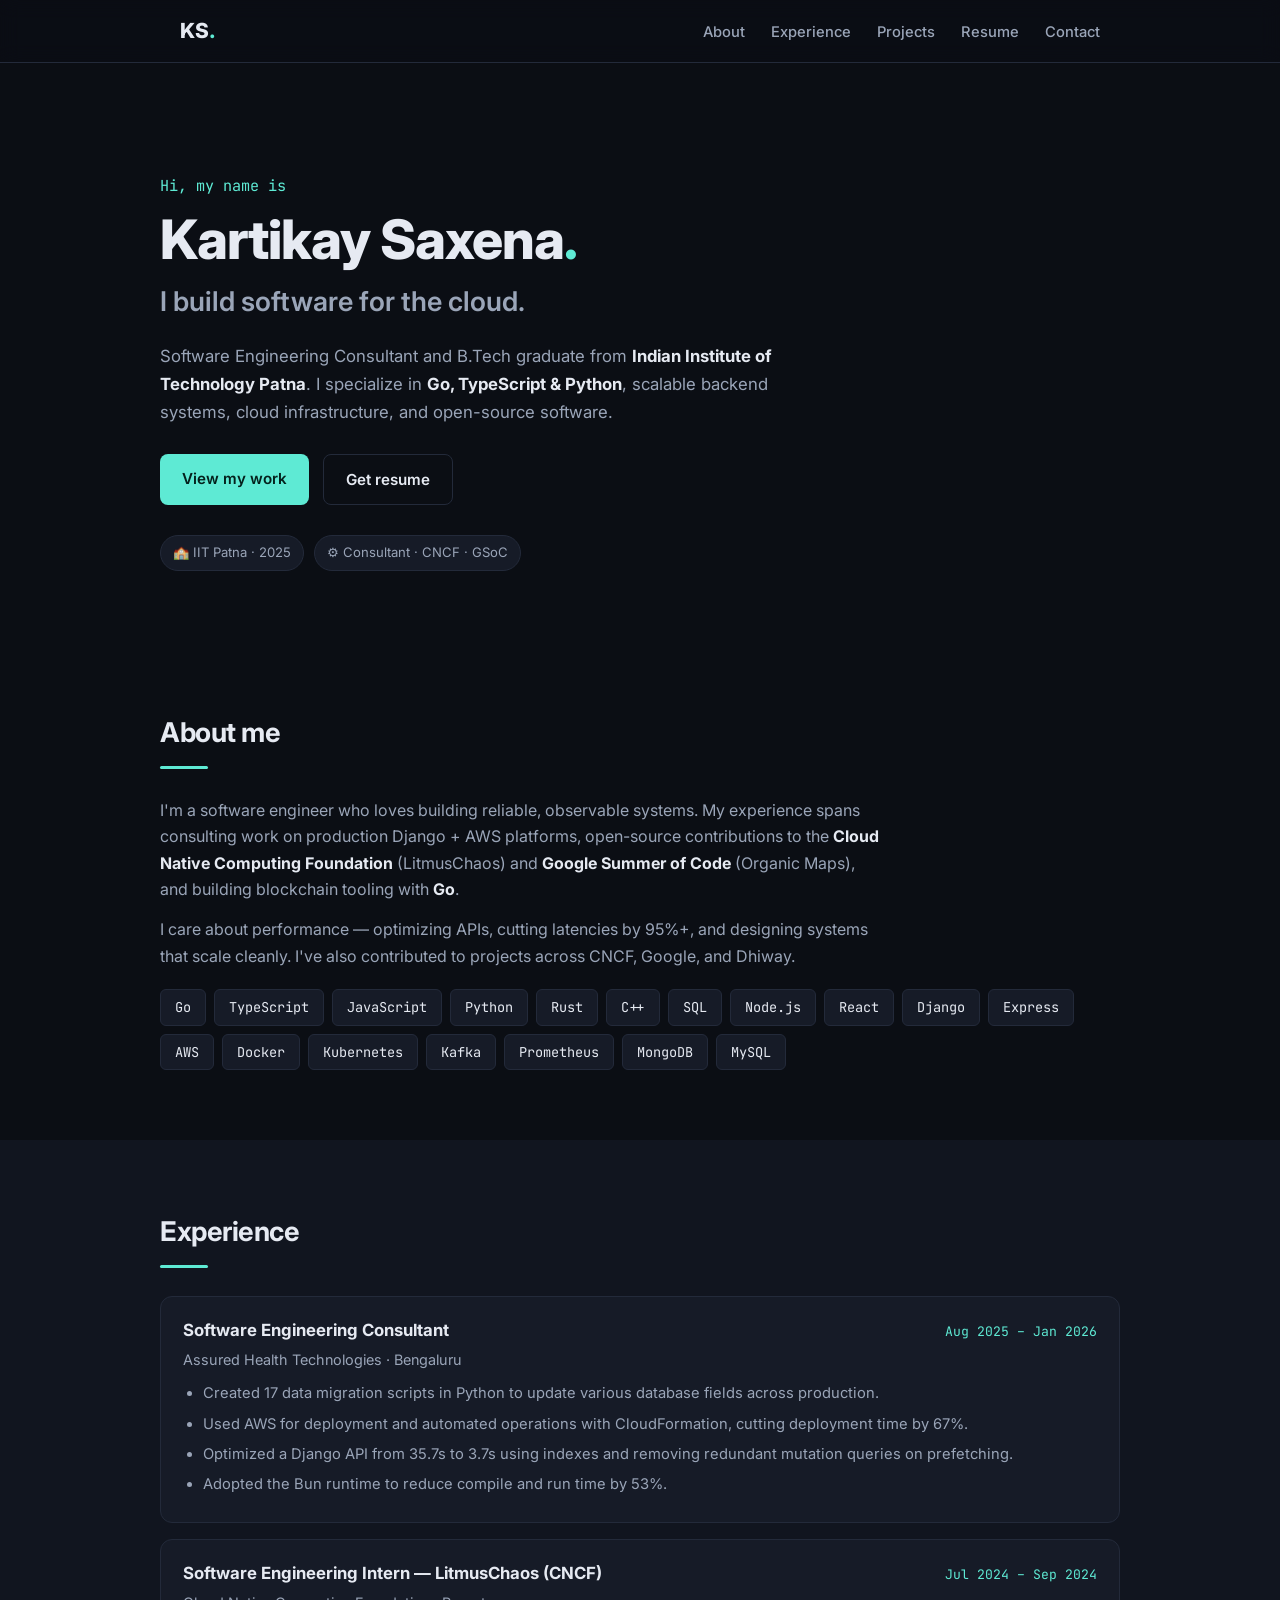
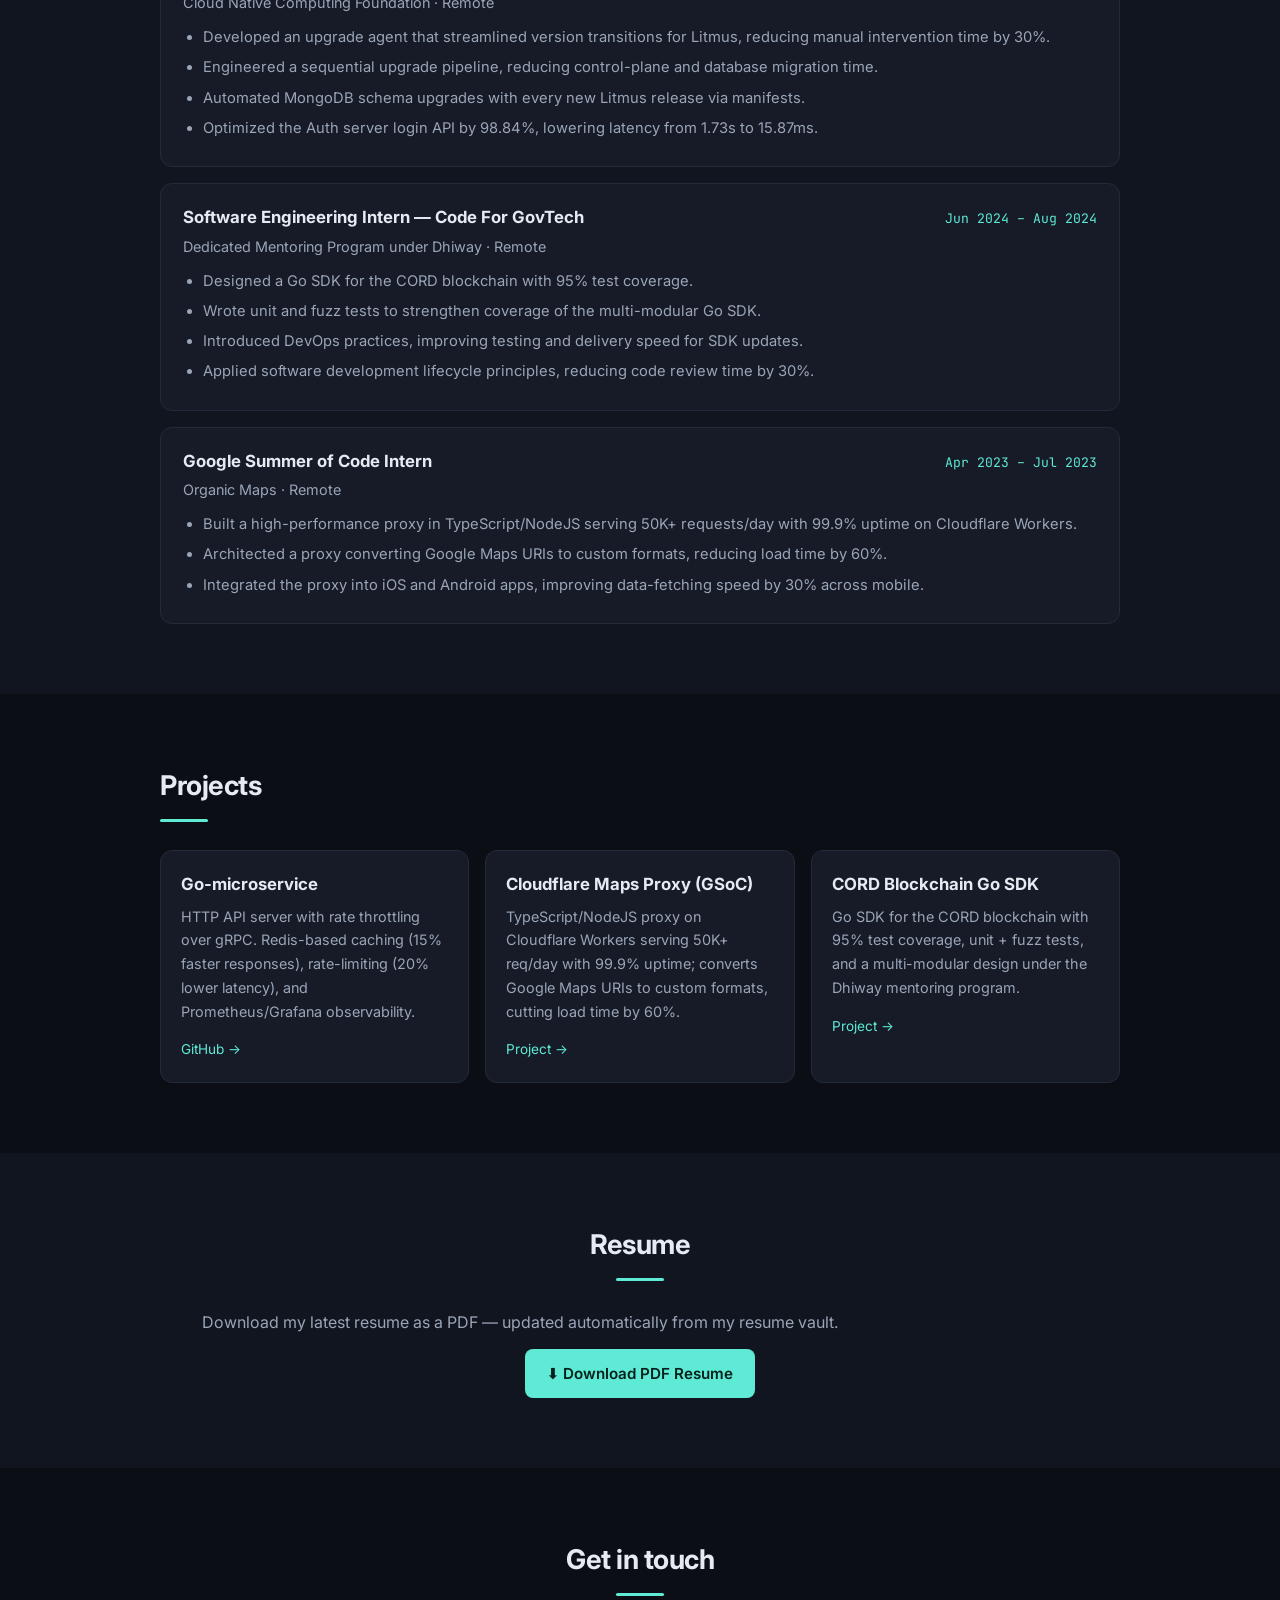
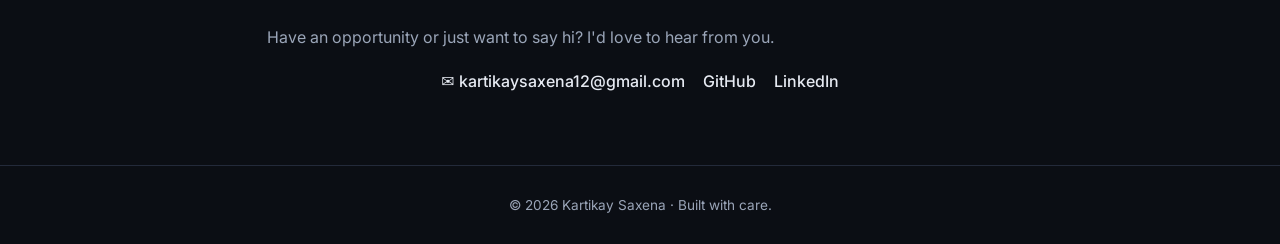
==== index.html @ 1b47f7e0 "feat: initial portfolio site (HTML/CSS/JS)" ====
<!DOCTYPE html>
<html lang="en">
<head>
  <meta charset="UTF-8" />
  <meta name="viewport" content="width=device-width, initial-scale=1.0" />
  <title>Kartikay Saxena — Software Engineer</title>
  <meta name="description" content="Kartikay Saxena — Software Engineering Consultant & IIT Patna graduate. Go, TypeScript, Python, AWS, Kubernetes. Open-source contributor (GSoC, CNCF LitmusChaos)." />
  <link rel="preconnect" href="https://fonts.googleapis.com" />
  <link rel="preconnect" href="https://fonts.gstatic.com" crossorigin />
  <link href="https://fonts.googleapis.com/css2?family=Inter:wght@400;500;600;700;800&family=JetBrains+Mono:wght@400;600&display=swap" rel="stylesheet" />
  <link rel="stylesheet" href="styles.css" />
</head>
<body>
  <!-- NAV -->
  <nav class="nav" id="nav">
    <div class="nav-inner">
      <a class="logo" href="#top">KS<span class="dot">.</span></a>
      <div class="nav-links">
        <a href="#about">About</a>
        <a href="#experience">Experience</a>
        <a href="#projects">Projects</a>
        <a href="#resume">Resume</a>
        <a href="#contact">Contact</a>
      </div>
      <button class="nav-toggle" id="navToggle" aria-label="Menu">☰</button>
    </div>
  </nav>

  <!-- HERO -->
  <header class="hero" id="top">
    <div class="hero-inner">
      <p class="eyebrow">Hi, my name is</p>
      <h1 class="hero-name">Kartikay Saxena<span class="dot">.</span></h1>
      <p class="hero-title">I build software for the cloud.</p>
      <p class="hero-desc">
        Software Engineering Consultant and B.Tech graduate from <strong>Indian Institute of Technology Patna</strong>.
        I specialize in <strong>Go, TypeScript & Python</strong>, scalable backend systems, cloud infrastructure,
        and open-source software.
      </p>
      <div class="hero-cta">
        <a class="btn btn-primary" href="#experience">View my work</a>
        <a class="btn btn-ghost" href="#resume">Get resume</a>
      </div>
      <div class="hero-meta">
        <span class="chip">🏫 IIT Patna · 2025</span>
        <span class="chip">⚙️ Consultant · CNCF · GSoC</span>
      </div>
    </div>
  </header>

  <!-- ABOUT -->
  <section class="section" id="about">
    <div class="section-inner">
      <h2 class="section-title">About me</h2>
      <p>
        I'm a software engineer who loves building reliable, observable systems. My experience spans
        consulting work on production Django + AWS platforms, open-source contributions to the
        <strong>Cloud Native Computing Foundation</strong> (LitmusChaos) and <strong>Google Summer of Code</strong>
        (Organic Maps), and building blockchain tooling with <strong>Go</strong>.
      </p>
      <p>
        I care about performance — optimizing APIs, cutting latencies by 95%+, and designing systems that
        scale cleanly. I've also contributed to projects across CNCF, Google, and Dhiway.
      </p>
      <div class="skill-tags">
        <span>Go</span><span>TypeScript</span><span>JavaScript</span><span>Python</span><span>Rust</span><span>C++</span><span>SQL</span>
        <span>Node.js</span><span>React</span><span>Django</span><span>Express</span>
        <span>AWS</span><span>Docker</span><span>Kubernetes</span><span>Kafka</span><span>Prometheus</span><span>MongoDB</span><span>MySQL</span>
      </div>
    </div>
  </section>

  <!-- EXPERIENCE -->
  <section class="section section-alt" id="experience">
    <div class="section-inner">
      <h2 class="section-title">Experience</h2>
      <div class="timeline" id="timeline"></div>
    </div>
  </section>

  <!-- PROJECTS -->
  <section class="section" id="projects">
    <div class="section-inner">
      <h2 class="section-title">Projects</h2>
      <div class="projects" id="projectsGrid"></div>
    </div>
  </section>

  <!-- RESUME -->
  <section class="section section-alt" id="resume">
    <div class="section-inner center">
      <h2 class="section-title">Resume</h2>
      <p class="muted">
        Download my latest resume as a PDF — updated automatically from my resume vault.
      </p>
      <a class="btn btn-primary" href="https://kartikaysaxena.github.io/resume-vault/software_engineer/software-engineer.pdf" target="_blank" rel="noopener">
        ⬇ Download PDF Resume
      </a>
    </div>
  </section>

  <!-- CONTACT -->
  <section class="section" id="contact">
    <div class="section-inner center">
      <h2 class="section-title">Get in touch</h2>
      <p class="muted">Have an opportunity or just want to say hi? I'd love to hear from you.</p>
      <div class="contact-links">
        <a href="mailto:kartikaysaxena12@gmail.com">✉️ kartikaysaxena12@gmail.com</a>
        <a href="https://github.com/kartikaysaxena" target="_blank" rel="noopener">GitHub</a>
        <a href="https://www.linkedin.com/in/kartikay-saxena-33ba01223/" target="_blank" rel="noopener">LinkedIn</a>
      </div>
    </div>
  </section>

  <footer class="footer">
    <p>© <span id="year"></span> Kartikay Saxena · Built with care.</p>
  </footer>

  <script src="app.js"></script>
</body>
</html>
---- styles.css ----
:root {
  --bg: #0b0e14;
  --bg-alt: #11151f;
  --card: #161b27;
  --border: #232a3a;
  --text: #e6eaf2;
  --muted: #9aa5b8;
  --accent: #5eead4;
  --accent-dim: #2dd4bf;
  --radius: 12px;
}

* { margin: 0; padding: 0; box-sizing: border-box; }

html { scroll-behavior: smooth; }

body {
  font-family: "Inter", system-ui, sans-serif;
  background: var(--bg);
  color: var(--text);
  line-height: 1.65;
}

a { color: var(--accent); text-decoration: none; }
a:hover { text-decoration: underline; }

.dot { color: var(--accent); }

/* NAV */
.nav {
  position: sticky;
  top: 0;
  z-index: 100;
  background: rgba(11, 14, 20, 0.85);
  backdrop-filter: blur(10px);
  border-bottom: 1px solid var(--border);
}
.nav-inner {
  max-width: 960px;
  margin: 0 auto;
  padding: 14px 20px;
  display: flex;
  align-items: center;
  justify-content: space-between;
}
.logo { font-weight: 800; font-size: 1.3rem; color: var(--text); }
.nav-links a { color: var(--muted); margin-left: 22px; font-size: 0.92rem; font-weight: 500; }
.nav-links a:hover { color: var(--accent); }
.nav-toggle { display: none; background: none; border: none; color: var(--text); font-size: 1.4rem; cursor: pointer; }

/* HERO */
.hero { padding: 110px 20px 70px; }
.hero-inner { max-width: 960px; margin: 0 auto; }
.eyebrow { color: var(--accent); font-family: "JetBrains Mono", monospace; font-size: 0.95rem; margin-bottom: 12px; }
.hero-name { font-size: 3.4rem; font-weight: 800; letter-spacing: -1px; line-height: 1.1; }
.hero-title { font-size: 1.7rem; color: var(--muted); margin: 10px 0 18px; font-weight: 600; }
.hero-desc { max-width: 640px; color: var(--muted); font-size: 1.05rem; }
.hero-desc strong { color: var(--text); }
.hero-cta { margin-top: 28px; display: flex; gap: 14px; flex-wrap: wrap; }
.hero-meta { margin-top: 30px; display: flex; gap: 10px; flex-wrap: wrap; }

/* BUTTONS */
.btn {
  display: inline-block;
  padding: 12px 22px;
  border-radius: 8px;
  font-weight: 600;
  font-size: 0.95rem;
  transition: transform 0.15s ease, background 0.15s ease;
  cursor: pointer;
}
.btn-primary { background: var(--accent); color: #04211c; }
.btn-primary:hover { background: var(--accent-dim); text-decoration: none; transform: translateY(-2px); }
.btn-ghost { border: 1px solid var(--border); color: var(--text); }
.btn-ghost:hover { border-color: var(--accent); color: var(--accent); text-decoration: none; transform: translateY(-2px); }

.chip {
  background: var(--card);
  border: 1px solid var(--border);
  padding: 6px 12px;
  border-radius: 999px;
  font-size: 0.82rem;
  color: var(--muted);
}

/* SECTIONS */
.section { padding: 70px 20px; }
.section-alt { background: var(--bg-alt); }
.section-inner { max-width: 960px; margin: 0 auto; }
.section-inner.center { text-align: center; }
.section-title {
  font-size: 1.7rem;
  font-weight: 700;
  margin-bottom: 28px;
  letter-spacing: -0.5px;
}
.section-title::after {
  content: "";
  display: block;
  width: 48px;
  height: 3px;
  background: var(--accent);
  margin-top: 10px;
  border-radius: 2px;
}
.center .section-title::after { margin: 10px auto 0; }
.section-inner > p { color: var(--muted); margin-bottom: 14px; max-width: 720px; }
.section-inner > p strong { color: var(--text); }
.muted { color: var(--muted); }

/* SKILLS */
.skill-tags { margin-top: 20px; display: flex; flex-wrap: wrap; gap: 8px; }
.skill-tags span {
  background: var(--card);
  border: 1px solid var(--border);
  padding: 6px 14px;
  border-radius: 6px;
  font-size: 0.85rem;
  font-family: "JetBrains Mono", monospace;
  color: var(--text);
}

/* TIMELINE */
.timeline { display: flex; flex-direction: column; gap: 16px; }
.timeline-item {
  background: var(--card);
  border: 1px solid var(--border);
  border-radius: var(--radius);
  padding: 20px 22px;
  transition: border-color 0.2s ease;
}
.timeline-item:hover { border-color: var(--accent-dim); }
.timeline-head { display: flex; justify-content: space-between; align-items: baseline; gap: 12px; flex-wrap: wrap; }
.timeline-role { font-weight: 700; font-size: 1.05rem; }
.timeline-date { color: var(--accent); font-family: "JetBrains Mono", monospace; font-size: 0.82rem; white-space: nowrap; }
.timeline-org { color: var(--muted); font-size: 0.9rem; margin: 3px 0 10px; }
.timeline-item ul { padding-left: 20px; color: var(--muted); }
.timeline-item li { margin-bottom: 6px; font-size: 0.92rem; }

/* PROJECTS */
.projects { display: grid; grid-template-columns: repeat(auto-fill, minmax(280px, 1fr)); gap: 16px; }
.project-card {
  background: var(--card);
  border: 1px solid var(--border);
  border-radius: var(--radius);
  padding: 20px;
  transition: transform 0.18s ease, border-color 0.18s ease;
}
.project-card:hover { transform: translateY(-4px); border-color: var(--accent-dim); }
.project-title { font-weight: 700; font-size: 1.05rem; margin-bottom: 6px; }
.project-desc { color: var(--muted); font-size: 0.9rem; }
.project-links { margin-top: 12px; }
.project-links a { font-size: 0.85rem; margin-right: 12px; }

/* CONTACT */
.contact-links { margin-top: 18px; display: flex; gap: 18px; flex-wrap: wrap; justify-content: center; }
.contact-links a { color: var(--text); font-weight: 500; }
.contact-links a:hover { color: var(--accent); }

/* FOOTER */
.footer { border-top: 1px solid var(--border); padding: 28px 20px; text-align: center; color: var(--muted); font-size: 0.85rem; }

/* RESPONSIVE */
@media (max-width: 640px) {
  .hero-name { font-size: 2.4rem; }
  .hero { padding: 80px 18px 50px; }
  .nav-links { display: none; flex-direction: column; position: absolute; top: 100%; left: 0; right: 0; background: var(--bg); padding: 10px 20px; border-bottom: 1px solid var(--border); }
  .nav-links.open { display: flex; }
  .nav-links a { margin: 8px 0; }
  .nav-toggle { display: block; }
}
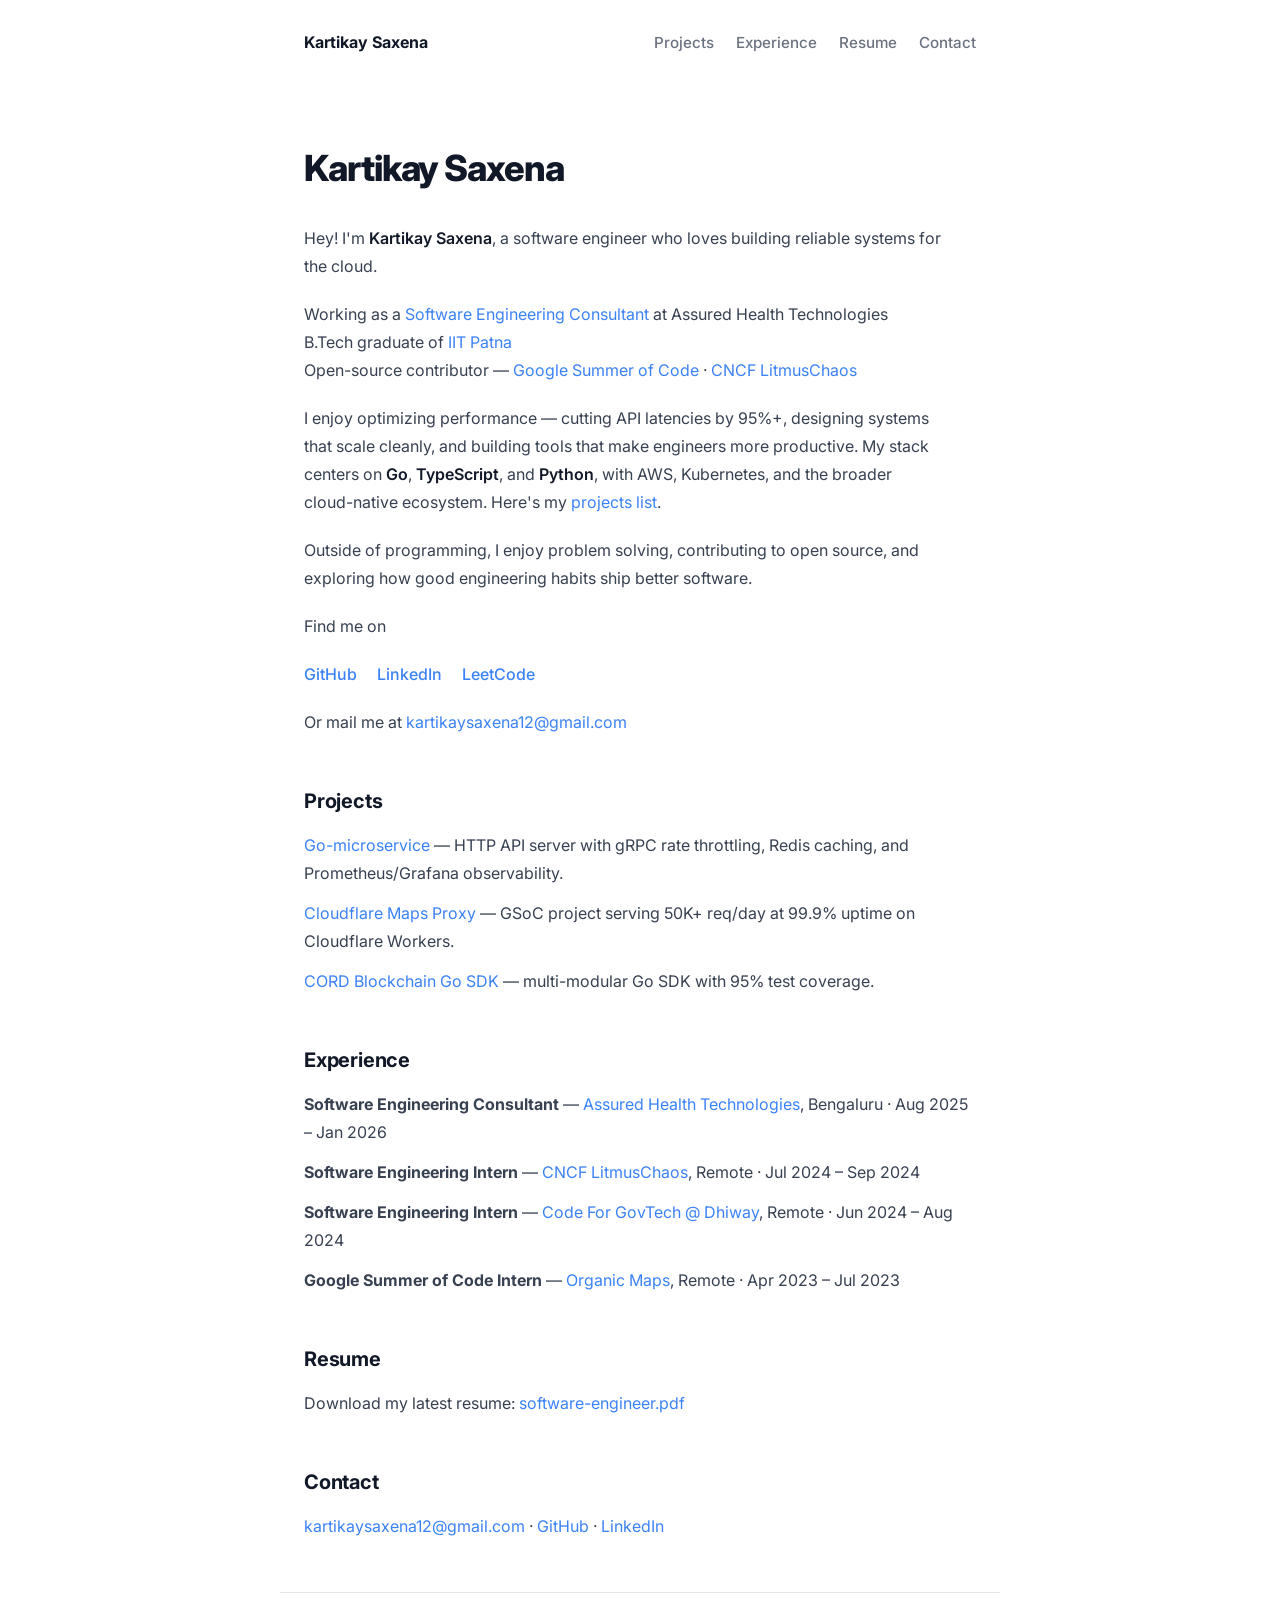
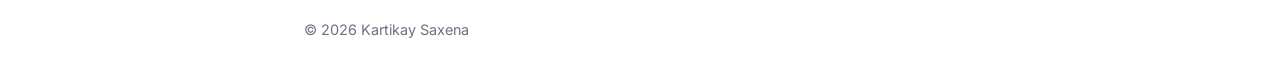
==== commit 60970028: "feat: redesign portfolio in antfu.me minimal text-first style" ====
--- a/index.html
+++ b/index.html
@@ -3,117 +3,94 @@
 <head>
   <meta charset="UTF-8" />
   <meta name="viewport" content="width=device-width, initial-scale=1.0" />
-  <title>Kartikay Saxena — Software Engineer</title>
-  <meta name="description" content="Kartikay Saxena — Software Engineering Consultant & IIT Patna graduate. Go, TypeScript, Python, AWS, Kubernetes. Open-source contributor (GSoC, CNCF LitmusChaos)." />
+  <title>Kartikay Saxena</title>
+  <meta name="description" content="Kartikay Saxena — Software engineer. IIT Patna graduate, consultant, and open-source contributor." />
   <link rel="preconnect" href="https://fonts.googleapis.com" />
   <link rel="preconnect" href="https://fonts.gstatic.com" crossorigin />
-  <link href="https://fonts.googleapis.com/css2?family=Inter:wght@400;500;600;700;800&family=JetBrains+Mono:wght@400;600&display=swap" rel="stylesheet" />
+  <link href="https://fonts.googleapis.com/css2?family=Inter:wght@400;500;600;700;800&display=swap" rel="stylesheet" />
   <link rel="stylesheet" href="styles.css" />
 </head>
 <body>
-  <!-- NAV -->
-  <nav class="nav" id="nav">
-    <div class="nav-inner">
-      <a class="logo" href="#top">KS<span class="dot">.</span></a>
-      <div class="nav-links">
-        <a href="#about">About</a>
-        <a href="#experience">Experience</a>
-        <a href="#projects">Projects</a>
-        <a href="#resume">Resume</a>
-        <a href="#contact">Contact</a>
-      </div>
-      <button class="nav-toggle" id="navToggle" aria-label="Menu">☰</button>
-    </div>
-  </nav>
-
-  <!-- HERO -->
-  <header class="hero" id="top">
-    <div class="hero-inner">
-      <p class="eyebrow">Hi, my name is</p>
-      <h1 class="hero-name">Kartikay Saxena<span class="dot">.</span></h1>
-      <p class="hero-title">I build software for the cloud.</p>
-      <p class="hero-desc">
-        Software Engineering Consultant and B.Tech graduate from <strong>Indian Institute of Technology Patna</strong>.
-        I specialize in <strong>Go, TypeScript & Python</strong>, scalable backend systems, cloud infrastructure,
-        and open-source software.
-      </p>
-      <div class="hero-cta">
-        <a class="btn btn-primary" href="#experience">View my work</a>
-        <a class="btn btn-ghost" href="#resume">Get resume</a>
-      </div>
-      <div class="hero-meta">
-        <span class="chip">🏫 IIT Patna · 2025</span>
-        <span class="chip">⚙️ Consultant · CNCF · GSoC</span>
-      </div>
-    </div>
+  <header class="nav">
+    <a class="nav-brand" href="#top">Kartikay Saxena</a>
+    <nav class="nav-links">
+      <a href="#projects">Projects</a>
+      <a href="#experience">Experience</a>
+      <a href="#resume">Resume</a>
+      <a href="#contact">Contact</a>
+    </nav>
   </header>
 
-  <!-- ABOUT -->
-  <section class="section" id="about">
-    <div class="section-inner">
-      <h2 class="section-title">About me</h2>
+  <main id="top">
+    <h1 class="name">Kartikay Saxena</h1>
+
+    <article class="bio">
       <p>
-        I'm a software engineer who loves building reliable, observable systems. My experience spans
-        consulting work on production Django + AWS platforms, open-source contributions to the
-        <strong>Cloud Native Computing Foundation</strong> (LitmusChaos) and <strong>Google Summer of Code</strong>
-        (Organic Maps), and building blockchain tooling with <strong>Go</strong>.
+        Hey! I'm <strong>Kartikay Saxena</strong>, a software engineer who loves building
+        reliable systems for the cloud.
       </p>
+
       <p>
-        I care about performance — optimizing APIs, cutting latencies by 95%+, and designing systems that
-        scale cleanly. I've also contributed to projects across CNCF, Google, and Dhiway.
+        Working as a <a href="#experience">Software Engineering Consultant</a> at Assured Health Technologies<br />
+        B.Tech graduate of <a href="https://www.iitp.ac.in" target="_blank" rel="noopener">IIT Patna</a><br />
+        Open-source contributor — <a href="https://summerofcode.withgoogle.com" target="_blank" rel="noopener">Google Summer of Code</a> · <a href="https://litmuschaos.io" target="_blank" rel="noopener">CNCF LitmusChaos</a>
       </p>
-      <div class="skill-tags">
-        <span>Go</span><span>TypeScript</span><span>JavaScript</span><span>Python</span><span>Rust</span><span>C++</span><span>SQL</span>
-        <span>Node.js</span><span>React</span><span>Django</span><span>Express</span>
-        <span>AWS</span><span>Docker</span><span>Kubernetes</span><span>Kafka</span><span>Prometheus</span><span>MongoDB</span><span>MySQL</span>
-      </div>
-    </div>
-  </section>
 
-  <!-- EXPERIENCE -->
-  <section class="section section-alt" id="experience">
-    <div class="section-inner">
-      <h2 class="section-title">Experience</h2>
-      <div class="timeline" id="timeline"></div>
-    </div>
-  </section>
+      <p>
+        I enjoy optimizing performance — cutting API latencies by 95%+, designing systems that
+        scale cleanly, and building tools that make engineers more productive. My stack centers on
+        <strong>Go</strong>, <strong>TypeScript</strong>, and <strong>Python</strong>, with AWS, Kubernetes,
+        and the broader cloud-native ecosystem. Here's my <a href="#projects">projects list</a>.
+      </p>
 
-  <!-- PROJECTS -->
-  <section class="section" id="projects">
-    <div class="section-inner">
-      <h2 class="section-title">Projects</h2>
-      <div class="projects" id="projectsGrid"></div>
-    </div>
-  </section>
+      <p>
+        Outside of programming, I enjoy problem solving, contributing to open source, and
+        exploring how good engineering habits ship better software.
+      </p>
 
-  <!-- RESUME -->
-  <section class="section section-alt" id="resume">
-    <div class="section-inner center">
-      <h2 class="section-title">Resume</h2>
-      <p class="muted">
-        Download my latest resume as a PDF — updated automatically from my resume vault.
-      </p>
-      <a class="btn btn-primary" href="https://kartikaysaxena.github.io/resume-vault/software_engineer/software-engineer.pdf" target="_blank" rel="noopener">
-        ⬇ Download PDF Resume
-      </a>
-    </div>
-  </section>
+      <p>Find me on</p>
 
-  <!-- CONTACT -->
-  <section class="section" id="contact">
-    <div class="section-inner center">
-      <h2 class="section-title">Get in touch</h2>
-      <p class="muted">Have an opportunity or just want to say hi? I'd love to hear from you.</p>
-      <div class="contact-links">
-        <a href="mailto:kartikaysaxena12@gmail.com">✉️ kartikaysaxena12@gmail.com</a>
+      <p class="social">
         <a href="https://github.com/kartikaysaxena" target="_blank" rel="noopener">GitHub</a>
         <a href="https://www.linkedin.com/in/kartikay-saxena-33ba01223/" target="_blank" rel="noopener">LinkedIn</a>
-      </div>
-    </div>
-  </section>
+        <a href="https://leetcode.com/u/annoyingdeadlock/" target="_blank" rel="noopener">LeetCode</a>
+      </p>
+
+      <p>Or mail me at <a href="mailto:kartikaysaxena12@gmail.com">kartikaysaxena12@gmail.com</a></p>
+    </article>
+
+    <section id="projects" class="block">
+      <h2>Projects</h2>
+      <p><a href="https://github.com/kartikaysaxena/go-microservice" target="_blank" rel="noopener">Go-microservice</a> — HTTP API server with gRPC rate throttling, Redis caching, and Prometheus/Grafana observability.</p>
+      <p><a href="https://organicmaps.app" target="_blank" rel="noopener">Cloudflare Maps Proxy</a> — GSoC project serving 50K+ req/day at 99.9% uptime on Cloudflare Workers.</p>
+      <p><a href="https://dhiway.com" target="_blank" rel="noopener">CORD Blockchain Go SDK</a> — multi-modular Go SDK with 95% test coverage.</p>
+    </section>
+
+    <section id="experience" class="block">
+      <h2>Experience</h2>
+      <p><strong>Software Engineering Consultant</strong> — <a href="#contact">Assured Health Technologies</a>, Bengaluru · Aug 2025 – Jan 2026</p>
+      <p><strong>Software Engineering Intern</strong> — <a href="https://litmuschaos.io" target="_blank" rel="noopener">CNCF LitmusChaos</a>, Remote · Jul 2024 – Sep 2024</p>
+      <p><strong>Software Engineering Intern</strong> — <a href="https://dhiway.com" target="_blank" rel="noopener">Code For GovTech @ Dhiway</a>, Remote · Jun 2024 – Aug 2024</p>
+      <p><strong>Google Summer of Code Intern</strong> — <a href="https://organicmaps.app" target="_blank" rel="noopener">Organic Maps</a>, Remote · Apr 2023 – Jul 2023</p>
+    </section>
+
+    <section id="resume" class="block">
+      <h2>Resume</h2>
+      <p>Download my latest resume: <a href="https://kartikaysaxena.github.io/resume-vault/software_engineer/software-engineer.pdf" target="_blank" rel="noopener">software-engineer.pdf</a></p>
+    </section>
+
+    <section id="contact" class="block">
+      <h2>Contact</h2>
+      <p>
+        <a href="mailto:kartikaysaxena12@gmail.com">kartikaysaxena12@gmail.com</a> ·
+        <a href="https://github.com/kartikaysaxena" target="_blank" rel="noopener">GitHub</a> ·
+        <a href="https://www.linkedin.com/in/kartikay-saxena-33ba01223/" target="_blank" rel="noopener">LinkedIn</a>
+      </p>
+    </section>
+  </main>
 
   <footer class="footer">
-    <p>© <span id="year"></span> Kartikay Saxena · Built with care.</p>
+    <p>© <span id="year"></span> Kartikay Saxena</p>
   </footer>
 
   <script src="app.js"></script>
--- a/styles.css
+++ b/styles.css
@@ -1,13 +1,11 @@
 :root {
-  --bg: #0b0e14;
-  --bg-alt: #11151f;
-  --card: #161b27;
-  --border: #232a3a;
-  --text: #e6eaf2;
-  --muted: #9aa5b8;
-  --accent: #5eead4;
-  --accent-dim: #2dd4bf;
-  --radius: 12px;
+  --bg: #ffffff;
+  --text: #374151;
+  --muted: #6b7280;
+  --heading: #111827;
+  --link: #3b82f6;
+  --link-hover: #2563eb;
+  --border: #e5e7eb;
 }
 
 * { margin: 0; padding: 0; box-sizing: border-box; }
@@ -15,157 +13,78 @@
 html { scroll-behavior: smooth; }
 
 body {
-  font-family: "Inter", system-ui, sans-serif;
+  font-family: "Inter", ui-sans-serif, system-ui, -apple-system, "Segoe UI", Roboto, sans-serif;
   background: var(--bg);
   color: var(--text);
-  line-height: 1.65;
+  line-height: 1.75;
+  font-size: 16px;
 }
 
-a { color: var(--accent); text-decoration: none; }
-a:hover { text-decoration: underline; }
+a { color: var(--link); text-decoration: none; }
+a:hover { color: var(--link-hover); text-decoration: underline; }
 
-.dot { color: var(--accent); }
-
-/* NAV */
+/* NAV — minimal top bar */
 .nav {
-  position: sticky;
-  top: 0;
-  z-index: 100;
-  background: rgba(11, 14, 20, 0.85);
-  backdrop-filter: blur(10px);
-  border-bottom: 1px solid var(--border);
-}
-.nav-inner {
-  max-width: 960px;
+  max-width: 720px;
   margin: 0 auto;
-  padding: 14px 20px;
+  padding: 28px 24px 0;
   display: flex;
   align-items: center;
   justify-content: space-between;
+  flex-wrap: wrap;
+  gap: 10px;
 }
-.logo { font-weight: 800; font-size: 1.3rem; color: var(--text); }
-.nav-links a { color: var(--muted); margin-left: 22px; font-size: 0.92rem; font-weight: 500; }
-.nav-links a:hover { color: var(--accent); }
-.nav-toggle { display: none; background: none; border: none; color: var(--text); font-size: 1.4rem; cursor: pointer; }
+.nav-brand { font-weight: 700; color: var(--heading); font-size: 1rem; }
+.nav-links a { color: var(--muted); margin-left: 18px; font-size: 0.95rem; font-weight: 500; }
+.nav-links a:hover { color: var(--heading); text-decoration: none; }
 
-/* HERO */
-.hero { padding: 110px 20px 70px; }
-.hero-inner { max-width: 960px; margin: 0 auto; }
-.eyebrow { color: var(--accent); font-family: "JetBrains Mono", monospace; font-size: 0.95rem; margin-bottom: 12px; }
-.hero-name { font-size: 3.4rem; font-weight: 800; letter-spacing: -1px; line-height: 1.1; }
-.hero-title { font-size: 1.7rem; color: var(--muted); margin: 10px 0 18px; font-weight: 600; }
-.hero-desc { max-width: 640px; color: var(--muted); font-size: 1.05rem; }
-.hero-desc strong { color: var(--text); }
-.hero-cta { margin-top: 28px; display: flex; gap: 14px; flex-wrap: wrap; }
-.hero-meta { margin-top: 30px; display: flex; gap: 10px; flex-wrap: wrap; }
-
-/* BUTTONS */
-.btn {
-  display: inline-block;
-  padding: 12px 22px;
-  border-radius: 8px;
-  font-weight: 600;
-  font-size: 0.95rem;
-  transition: transform 0.15s ease, background 0.15s ease;
-  cursor: pointer;
-}
-.btn-primary { background: var(--accent); color: #04211c; }
-.btn-primary:hover { background: var(--accent-dim); text-decoration: none; transform: translateY(-2px); }
-.btn-ghost { border: 1px solid var(--border); color: var(--text); }
-.btn-ghost:hover { border-color: var(--accent); color: var(--accent); text-decoration: none; transform: translateY(-2px); }
-
-.chip {
-  background: var(--card);
-  border: 1px solid var(--border);
-  padding: 6px 12px;
-  border-radius: 999px;
-  font-size: 0.82rem;
-  color: var(--muted);
+/* MAIN */
+main {
+  max-width: 720px;
+  margin: 0 auto;
+  padding: 80px 24px 40px;
 }
 
-/* SECTIONS */
-.section { padding: 70px 20px; }
-.section-alt { background: var(--bg-alt); }
-.section-inner { max-width: 960px; margin: 0 auto; }
-.section-inner.center { text-align: center; }
-.section-title {
-  font-size: 1.7rem;
-  font-weight: 700;
-  margin-bottom: 28px;
-  letter-spacing: -0.5px;
-}
-.section-title::after {
-  content: "";
-  display: block;
-  width: 48px;
-  height: 3px;
-  background: var(--accent);
-  margin-top: 10px;
-  border-radius: 2px;
-}
-.center .section-title::after { margin: 10px auto 0; }
-.section-inner > p { color: var(--muted); margin-bottom: 14px; max-width: 720px; }
-.section-inner > p strong { color: var(--text); }
-.muted { color: var(--muted); }
-
-/* SKILLS */
-.skill-tags { margin-top: 20px; display: flex; flex-wrap: wrap; gap: 8px; }
-.skill-tags span {
-  background: var(--card);
-  border: 1px solid var(--border);
-  padding: 6px 14px;
-  border-radius: 6px;
-  font-size: 0.85rem;
-  font-family: "JetBrains Mono", monospace;
-  color: var(--text);
+.name {
+  font-size: 36px;
+  font-weight: 800;
+  letter-spacing: -0.03em;
+  color: var(--heading);
+  margin-bottom: 24px;
 }
 
-/* TIMELINE */
-.timeline { display: flex; flex-direction: column; gap: 16px; }
-.timeline-item {
-  background: var(--card);
-  border: 1px solid var(--border);
-  border-radius: var(--radius);
-  padding: 20px 22px;
-  transition: border-color 0.2s ease;
+.bio p {
+  margin-bottom: 20px;
+  max-width: 640px;
 }
-.timeline-item:hover { border-color: var(--accent-dim); }
-.timeline-head { display: flex; justify-content: space-between; align-items: baseline; gap: 12px; flex-wrap: wrap; }
-.timeline-role { font-weight: 700; font-size: 1.05rem; }
-.timeline-date { color: var(--accent); font-family: "JetBrains Mono", monospace; font-size: 0.82rem; white-space: nowrap; }
-.timeline-org { color: var(--muted); font-size: 0.9rem; margin: 3px 0 10px; }
-.timeline-item ul { padding-left: 20px; color: var(--muted); }
-.timeline-item li { margin-bottom: 6px; font-size: 0.92rem; }
+.bio strong { color: var(--heading); font-weight: 600; }
+.bio .social a { margin-right: 16px; font-weight: 500; }
 
-/* PROJECTS */
-.projects { display: grid; grid-template-columns: repeat(auto-fill, minmax(280px, 1fr)); gap: 16px; }
-.project-card {
-  background: var(--card);
-  border: 1px solid var(--border);
-  border-radius: var(--radius);
-  padding: 20px;
-  transition: transform 0.18s ease, border-color 0.18s ease;
+/* BLOCKS */
+.block { margin-top: 48px; }
+.block h2 {
+  font-size: 20px;
+  font-weight: 700;
+  color: var(--heading);
+  letter-spacing: -0.01em;
+  margin-bottom: 12px;
 }
-.project-card:hover { transform: translateY(-4px); border-color: var(--accent-dim); }
-.project-title { font-weight: 700; font-size: 1.05rem; margin-bottom: 6px; }
-.project-desc { color: var(--muted); font-size: 0.9rem; }
-.project-links { margin-top: 12px; }
-.project-links a { font-size: 0.85rem; margin-right: 12px; }
-
-/* CONTACT */
-.contact-links { margin-top: 18px; display: flex; gap: 18px; flex-wrap: wrap; justify-content: center; }
-.contact-links a { color: var(--text); font-weight: 500; }
-.contact-links a:hover { color: var(--accent); }
+.block p { margin-bottom: 12px; color: var(--text); }
 
 /* FOOTER */
-.footer { border-top: 1px solid var(--border); padding: 28px 20px; text-align: center; color: var(--muted); font-size: 0.85rem; }
+.footer {
+  max-width: 720px;
+  margin: 0 auto;
+  padding: 24px;
+  border-top: 1px solid var(--border);
+  color: var(--muted);
+  font-size: 0.9rem;
+}
 
 /* RESPONSIVE */
-@media (max-width: 640px) {
-  .hero-name { font-size: 2.4rem; }
-  .hero { padding: 80px 18px 50px; }
-  .nav-links { display: none; flex-direction: column; position: absolute; top: 100%; left: 0; right: 0; background: var(--bg); padding: 10px 20px; border-bottom: 1px solid var(--border); }
-  .nav-links.open { display: flex; }
-  .nav-links a { margin: 8px 0; }
-  .nav-toggle { display: block; }
+@media (max-width: 600px) {
+  main { padding-top: 48px; }
+  .nav { justify-content: center; text-align: center; }
+  .nav-links a { margin-left: 14px; }
+  .name { font-size: 28px; }
 }
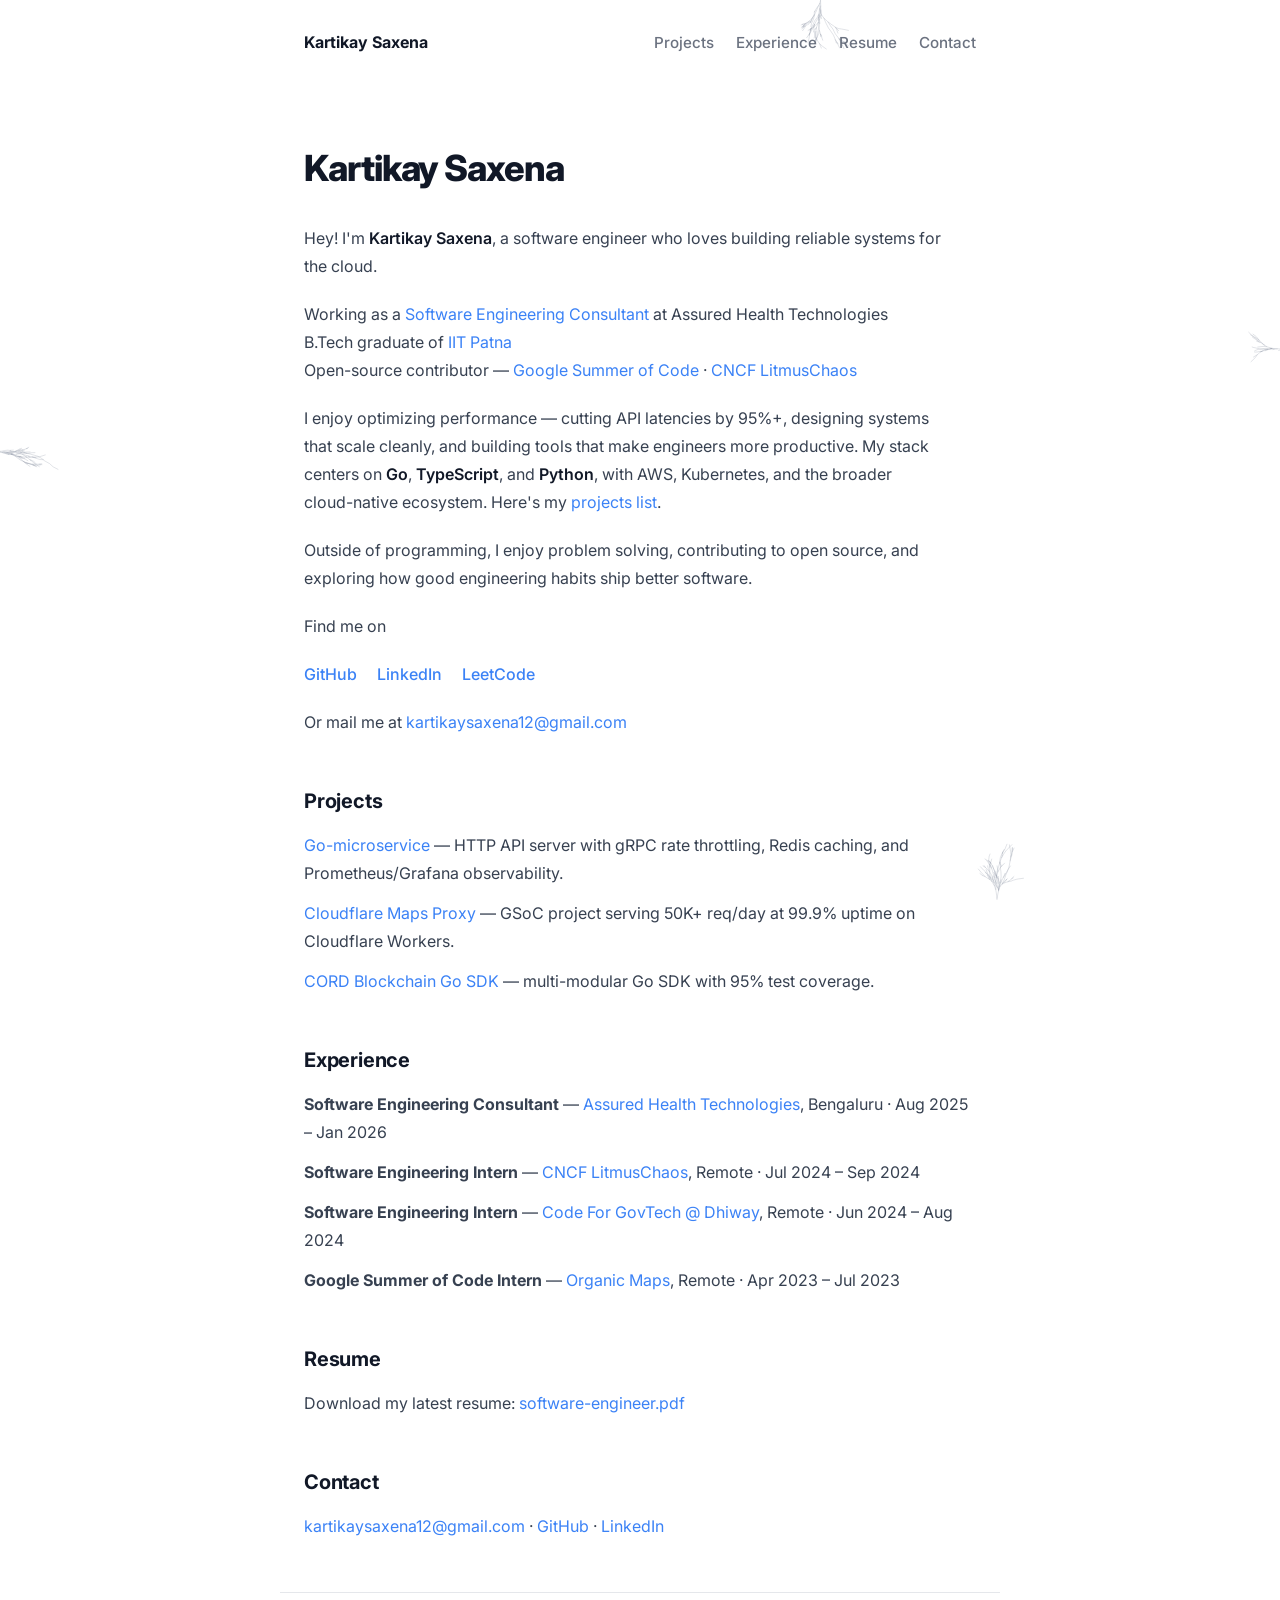
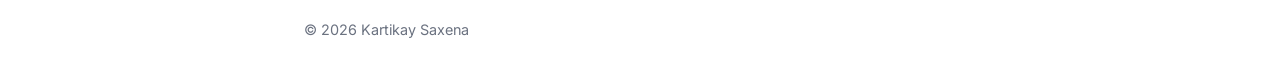
==== commit 4123fa71: "feat: add antfu-style animated fractal branch background (ArtPlum port)" ====
--- a/index.html
+++ b/index.html
@@ -94,5 +94,6 @@
   </footer>
 
   <script src="app.js"></script>
+  <script src="artplum.js"></script>
 </body>
 </html>
--- a/styles.css
+++ b/styles.css
@@ -18,6 +18,16 @@
   color: var(--text);
   line-height: 1.75;
   font-size: 16px;
+}
+
+/* Creative animated background (ArtPlum port) — fixed behind all content */
+.artplum-canvas {
+  position: fixed;
+  top: 0;
+  left: 0;
+  z-index: -1;
+  pointer-events: none;
+  opacity: 1;
 }
 
 a { color: var(--link); text-decoration: none; }
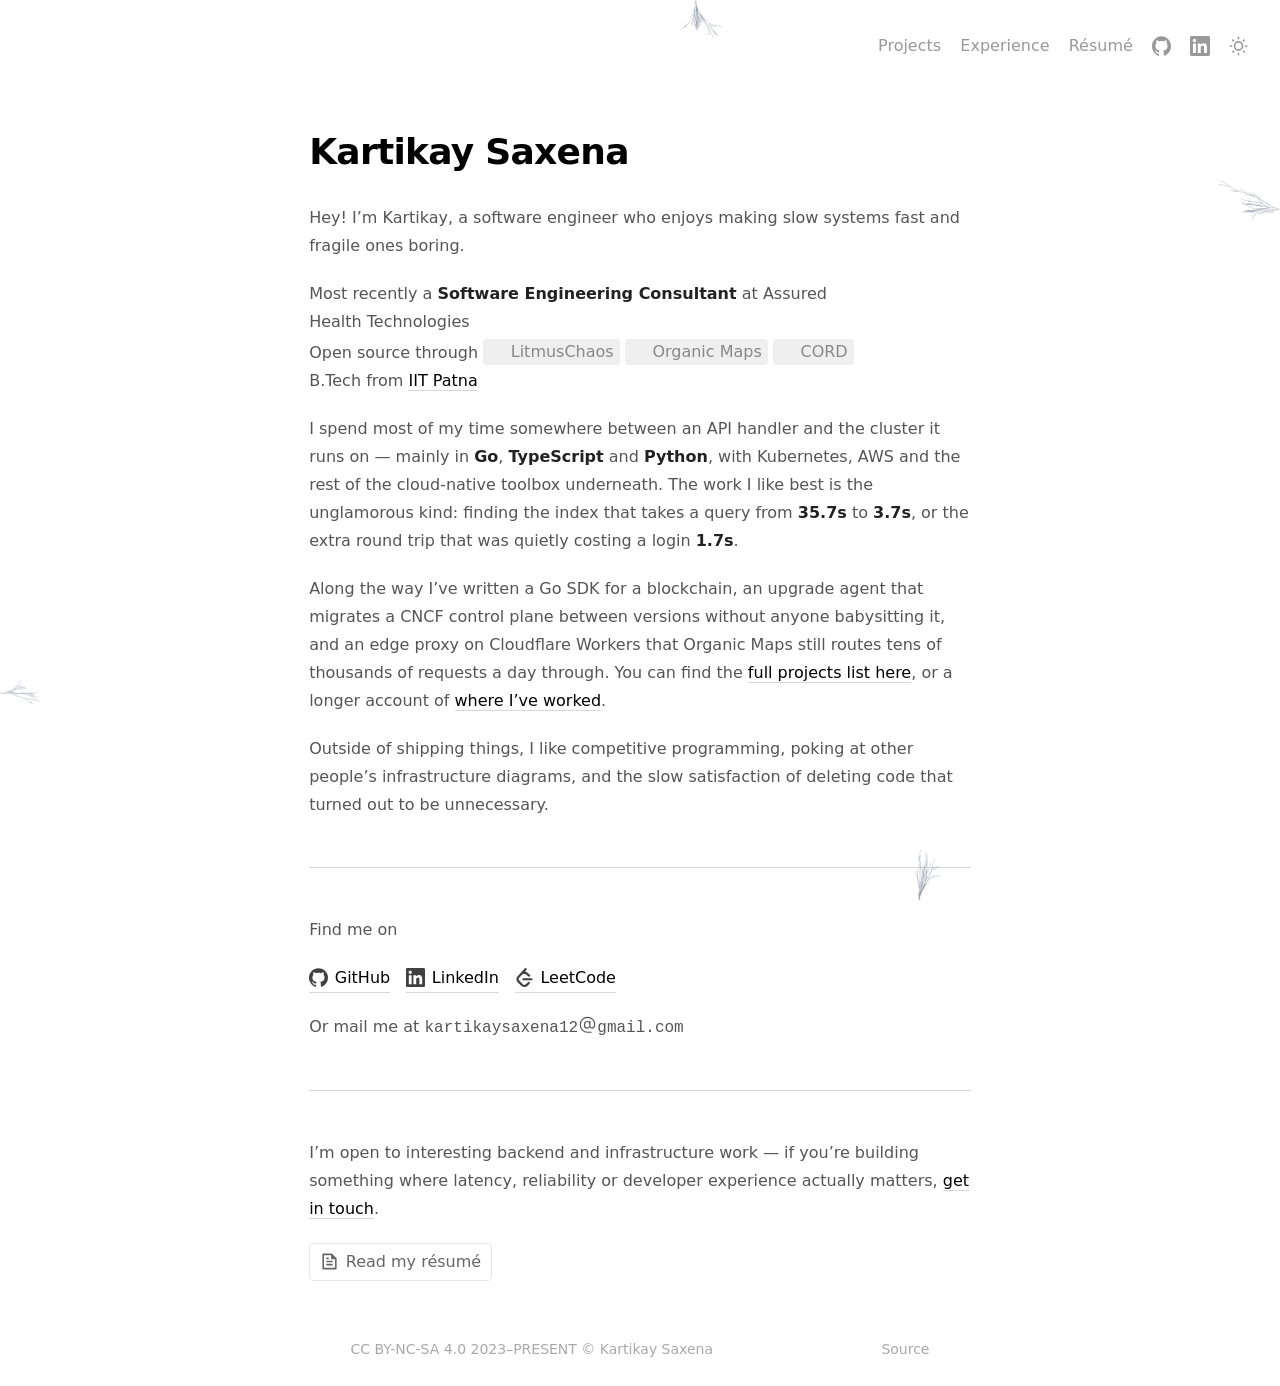
==== commit d80a5e29: "fix: fix site Signed-off-by: Kartikay <kartikay_2101ce32@iitp.ac.in>" ====
--- a/index.html
+++ b/index.html
@@ -1,99 +1,251 @@
-<!DOCTYPE html>
+<!doctype html>
 <html lang="en">
-<head>
-  <meta charset="UTF-8" />
-  <meta name="viewport" content="width=device-width, initial-scale=1.0" />
-  <title>Kartikay Saxena</title>
-  <meta name="description" content="Kartikay Saxena — Software engineer. IIT Patna graduate, consultant, and open-source contributor." />
-  <link rel="preconnect" href="https://fonts.googleapis.com" />
-  <link rel="preconnect" href="https://fonts.gstatic.com" crossorigin />
-  <link href="https://fonts.googleapis.com/css2?family=Inter:wght@400;500;600;700;800&display=swap" rel="stylesheet" />
-  <link rel="stylesheet" href="styles.css" />
-</head>
-<body>
-  <header class="nav">
-    <a class="nav-brand" href="#top">Kartikay Saxena</a>
-    <nav class="nav-links">
-      <a href="#projects">Projects</a>
-      <a href="#experience">Experience</a>
-      <a href="#resume">Resume</a>
-      <a href="#contact">Contact</a>
-    </nav>
-  </header>
-
-  <main id="top">
-    <h1 class="name">Kartikay Saxena</h1>
-
-    <article class="bio">
-      <p>
-        Hey! I'm <strong>Kartikay Saxena</strong>, a software engineer who loves building
-        reliable systems for the cloud.
-      </p>
-
-      <p>
-        Working as a <a href="#experience">Software Engineering Consultant</a> at Assured Health Technologies<br />
-        B.Tech graduate of <a href="https://www.iitp.ac.in" target="_blank" rel="noopener">IIT Patna</a><br />
-        Open-source contributor — <a href="https://summerofcode.withgoogle.com" target="_blank" rel="noopener">Google Summer of Code</a> · <a href="https://litmuschaos.io" target="_blank" rel="noopener">CNCF LitmusChaos</a>
-      </p>
-
-      <p>
-        I enjoy optimizing performance — cutting API latencies by 95%+, designing systems that
-        scale cleanly, and building tools that make engineers more productive. My stack centers on
-        <strong>Go</strong>, <strong>TypeScript</strong>, and <strong>Python</strong>, with AWS, Kubernetes,
-        and the broader cloud-native ecosystem. Here's my <a href="#projects">projects list</a>.
-      </p>
-
-      <p>
-        Outside of programming, I enjoy problem solving, contributing to open source, and
-        exploring how good engineering habits ship better software.
-      </p>
-
-      <p>Find me on</p>
-
-      <p class="social">
-        <a href="https://github.com/kartikaysaxena" target="_blank" rel="noopener">GitHub</a>
-        <a href="https://www.linkedin.com/in/kartikay-saxena-33ba01223/" target="_blank" rel="noopener">LinkedIn</a>
-        <a href="https://leetcode.com/u/annoyingdeadlock/" target="_blank" rel="noopener">LeetCode</a>
-      </p>
-
-      <p>Or mail me at <a href="mailto:kartikaysaxena12@gmail.com">kartikaysaxena12@gmail.com</a></p>
-    </article>
-
-    <section id="projects" class="block">
-      <h2>Projects</h2>
-      <p><a href="https://github.com/kartikaysaxena/go-microservice" target="_blank" rel="noopener">Go-microservice</a> — HTTP API server with gRPC rate throttling, Redis caching, and Prometheus/Grafana observability.</p>
-      <p><a href="https://organicmaps.app" target="_blank" rel="noopener">Cloudflare Maps Proxy</a> — GSoC project serving 50K+ req/day at 99.9% uptime on Cloudflare Workers.</p>
-      <p><a href="https://dhiway.com" target="_blank" rel="noopener">CORD Blockchain Go SDK</a> — multi-modular Go SDK with 95% test coverage.</p>
-    </section>
-
-    <section id="experience" class="block">
-      <h2>Experience</h2>
-      <p><strong>Software Engineering Consultant</strong> — <a href="#contact">Assured Health Technologies</a>, Bengaluru · Aug 2025 – Jan 2026</p>
-      <p><strong>Software Engineering Intern</strong> — <a href="https://litmuschaos.io" target="_blank" rel="noopener">CNCF LitmusChaos</a>, Remote · Jul 2024 – Sep 2024</p>
-      <p><strong>Software Engineering Intern</strong> — <a href="https://dhiway.com" target="_blank" rel="noopener">Code For GovTech @ Dhiway</a>, Remote · Jun 2024 – Aug 2024</p>
-      <p><strong>Google Summer of Code Intern</strong> — <a href="https://organicmaps.app" target="_blank" rel="noopener">Organic Maps</a>, Remote · Apr 2023 – Jul 2023</p>
-    </section>
-
-    <section id="resume" class="block">
-      <h2>Resume</h2>
-      <p>Download my latest resume: <a href="https://kartikaysaxena.github.io/resume-vault/software_engineer/software-engineer.pdf" target="_blank" rel="noopener">software-engineer.pdf</a></p>
-    </section>
-
-    <section id="contact" class="block">
-      <h2>Contact</h2>
-      <p>
-        <a href="mailto:kartikaysaxena12@gmail.com">kartikaysaxena12@gmail.com</a> ·
-        <a href="https://github.com/kartikaysaxena" target="_blank" rel="noopener">GitHub</a> ·
-        <a href="https://www.linkedin.com/in/kartikay-saxena-33ba01223/" target="_blank" rel="noopener">LinkedIn</a>
-      </p>
-    </section>
-  </main>
-
-  <footer class="footer">
-    <p>© <span id="year"></span> Kartikay Saxena</p>
-  </footer>
-
-  <script src="app.js"></script>
-  <script src="artplum.js"></script>
-</body>
+  <head>
+    <meta charset="UTF-8" />
+    <meta name="viewport" content="width=device-width, initial-scale=1" />
+    <title>Kartikay Saxena</title>
+    <meta
+      name="description"
+      content="Kartikay Saxena — software engineer working across Go, TypeScript and Python. Google Summer of Code, CNCF LitmusChaos, IIT Patna."
+    />
+    <meta name="author" content="Kartikay Saxena" />
+    <link rel="icon" href="favicon.svg" type="image/svg+xml" />
+    <link rel="canonical" href="https://ksaxena.tech/" />
+    <meta property="og:type" content="website" />
+    <meta property="og:title" content="Kartikay Saxena" />
+    <meta property="og:url" content="https://ksaxena.tech/" />
+    <meta
+      property="og:description"
+      content="Software engineer working across Go, TypeScript and Python."
+    />
+    <meta name="twitter:card" content="summary" />
+    <link rel="stylesheet" href="styles/main.css" />
+    <script>
+      // Set the colour scheme before first paint to avoid a flash.
+      (function () {
+        var prefersDark =
+          window.matchMedia &&
+          window.matchMedia("(prefers-color-scheme: dark)").matches;
+        var stored = null;
+        try {
+          stored = localStorage.getItem("color-scheme");
+        } catch (e) {}
+        if (stored === "dark" || (!stored && prefersDark))
+          document.documentElement.classList.add("dark");
+      })();
+    </script>
+  </head>
+  <body>
+    <header class="header">
+      <a href="index.html" class="logo" aria-label="Kartikay Saxena — home">
+        <svg viewBox="0 0 100 100" xmlns="http://www.w3.org/2000/svg">
+          <title>Kartikay Saxena @ ksaxena.tech</title>
+          <path
+            class="stroke"
+            d="M32 14C29 38 29 62 32 86M32 54C44 45 59 31 70 15M38 50C50 60 63 72 74 87"
+          />
+        </svg>
+      </a>
+
+      <nav class="nav">
+        <div class="spacer"></div>
+        <div class="right">
+          <a href="projects.html" title="Projects">
+            <span class="label">Projects</span>
+            <span class="i-lightbulb icon-only"></span>
+          </a>
+          <a href="experience.html" title="Experience">
+            <span class="label">Experience</span>
+            <span class="i-briefcase icon-only"></span>
+          </a>
+          <a href="resume.html" title="Résumé">
+            <span class="label">Résumé</span>
+            <span class="i-file icon-only"></span>
+          </a>
+          <a
+            href="https://github.com/kartikaysaxena"
+            target="_blank"
+            rel="noopener"
+            title="GitHub"
+            ><span class="i-github"></span
+          ></a>
+          <a
+            href="https://www.linkedin.com/in/kartikay-saxena-33ba01223/"
+            target="_blank"
+            rel="noopener"
+            title="LinkedIn"
+            ><span class="i-linkedin"></span
+          ></a>
+          <button
+            data-toggle-scheme
+            title="Toggle colour scheme"
+            aria-label="Toggle colour scheme"
+          >
+            <span class="i-sun"></span><span class="i-moon"></span>
+          </button>
+        </div>
+      </nav>
+    </header>
+
+    <main>
+      <div class="prose" style="margin-bottom: 2rem">
+        <h1 class="slide-enter" style="--enter-stage: 0; margin-bottom: 0">
+          Kartikay Saxena
+        </h1>
+      </div>
+
+      <article class="prose slide-enter-content">
+        <p>
+          Hey! I’m Kartikay, a software engineer who enjoys making slow systems
+          fast and fragile ones boring.
+        </p>
+
+        <p>
+          Most recently a <strong>Software Engineering Consultant</strong> at
+          Assured Health Technologies<br />
+          Open source through
+          <a
+            class="magic-link"
+            href="https://litmuschaos.io"
+            target="_blank"
+            rel="noopener"
+            ><span
+              class="magic-link-image"
+              style="background-image: url('https://github.com/litmuschaos.png')"
+            ></span
+            >LitmusChaos</a
+          >
+          <a
+            class="magic-link"
+            href="https://organicmaps.app"
+            target="_blank"
+            rel="noopener"
+            ><span
+              class="magic-link-image"
+              style="background-image: url('https://github.com/organicmaps.png')"
+            ></span
+            >Organic Maps</a
+          >
+          <a
+            class="magic-link"
+            href="https://github.com/dhiway"
+            target="_blank"
+            rel="noopener"
+            ><span
+              class="magic-link-image"
+              style="background-image: url('https://github.com/dhiway.png')"
+            ></span
+            >CORD</a
+          ><br />
+          B.Tech from
+          <a href="https://www.iitp.ac.in" target="_blank" rel="noopener"
+            >IIT Patna</a
+          >
+        </p>
+
+        <p>
+          I spend most of my time somewhere between an API handler and the
+          cluster it runs on — mainly in <strong>Go</strong>,
+          <strong>TypeScript</strong> and <strong>Python</strong>, with
+          Kubernetes, AWS and the rest of the cloud-native toolbox underneath.
+          The work I like best is the unglamorous kind: finding the index that
+          takes a query from <span class="metric">35.7s</span> to
+          <span class="metric">3.7s</span>, or the extra round trip that was
+          quietly costing a login <span class="metric">1.7s</span>.
+        </p>
+
+        <p>
+          Along the way I’ve written a Go SDK for a blockchain, an upgrade agent
+          that migrates a CNCF control plane between versions without anyone
+          babysitting it, and an edge proxy on Cloudflare Workers that Organic
+          Maps still routes tens of thousands of requests a day through. You can
+          find the <a href="projects.html">full projects list here</a>, or a
+          longer account of <a href="experience.html">where I’ve worked</a>.
+        </p>
+
+        <p>
+          Outside of shipping things, I like competitive programming, poking at
+          other people’s infrastructure diagrams, and the slow satisfaction of
+          deleting code that turned out to be unnecessary.
+        </p>
+
+        <hr />
+
+        <p>Find me on</p>
+
+        <p class="socials">
+          <a
+            href="https://github.com/kartikaysaxena"
+            target="_blank"
+            rel="noopener"
+            ><span class="i-github"></span> GitHub</a
+          >
+          <a
+            href="https://www.linkedin.com/in/kartikay-saxena-33ba01223/"
+            target="_blank"
+            rel="noopener"
+            ><span class="i-linkedin"></span> LinkedIn</a
+          >
+          <a
+            href="https://leetcode.com/u/annoyingdeadlock/"
+            target="_blank"
+            rel="noopener"
+            ><span class="i-leetcode"></span> LeetCode</a
+          >
+        </p>
+
+        <p>
+          Or mail me at
+          <span class="mono"
+            >kartikaysaxena12<span
+              class="i-at"
+              style="vertical-align: -0.15em"
+            ></span
+            >gmail.com</span
+          >
+        </p>
+
+        <hr />
+
+        <p>
+          I’m open to interesting backend and infrastructure work — if you’re
+          building something where latency, reliability or developer experience
+          actually matters,
+          <a href="mailto:kartikaysaxena12@gmail.com">get in touch</a>.
+        </p>
+
+        <p>
+          <a class="btn" href="resume.html"
+            ><span class="i-file"></span> Read my résumé</a
+          >
+        </p>
+      </article>
+    </main>
+
+    <footer class="footer">
+      <span
+        ><a
+          href="https://creativecommons.org/licenses/by-nc-sa/4.0/"
+          target="_blank"
+          rel="noopener"
+          >CC BY-NC-SA 4.0</a
+        >
+        2023–PRESENT © Kartikay Saxena</span
+      >
+      <span style="flex: auto"></span>
+      <a
+        href="https://github.com/kartikaysaxena/Portfolio"
+        target="_blank"
+        rel="noopener"
+        >Source</a
+      >
+    </footer>
+
+    <button class="to-top" title="Scroll to top" aria-label="Scroll to top">
+      <span class="i-arrow-up"></span>
+    </button>
+
+    <script src="scripts/app.js"></script>
+    <script src="scripts/plum.js"></script>
+  </body>
 </html>
--- a/styles/main.css
+++ b/styles/main.css
@@ -0,0 +1,915 @@
+/* ---------------------------------------------------------------------------
+   Kartikay Saxena — portfolio
+   Minimal, text-first design in the spirit of antfu.me.
+--------------------------------------------------------------------------- */
+
+/* --- Tokens ------------------------------------------------------------- */
+
+:root {
+  --c-bg: #ffffff;
+  --c-scrollbar: #eee;
+  --c-scrollbar-hover: #bbb;
+  --c-border: #7d7d7d4d;
+  --c-faint: #8882;
+  --c-accent: #e8734a;
+
+  --fg-light: #888;
+  --fg: #555;
+  --fg-deep: #222;
+  --fg-deeper: #000;
+
+  --prose-max-width: 65ch;
+  --nav-padding: 2rem;
+
+  --font-sans: "Inter var", Inter, ui-sans-serif, system-ui, -apple-system,
+    "Segoe UI", Roboto, "Helvetica Neue", Arial, sans-serif;
+  --font-mono: "DM Mono", ui-monospace, SFMono-Regular, Menlo, Monaco, Consolas,
+    "Liberation Mono", "Courier New", monospace;
+  --font-serif: ui-serif, Georgia, Cambria, "Times New Roman", Times, serif;
+
+  color-scheme: light;
+}
+
+html.dark {
+  --c-bg: #050505;
+  --c-scrollbar: #111;
+  --c-scrollbar-hover: #222;
+
+  --fg-light: #888;
+  --fg: #bbb;
+  --fg-deep: #ddd;
+  --fg-deeper: #fff;
+
+  color-scheme: dark;
+}
+
+/* --- Base --------------------------------------------------------------- */
+
+*,
+*::before,
+*::after {
+  box-sizing: border-box;
+}
+
+* {
+  margin: 0;
+  padding: 0;
+}
+
+html {
+  -webkit-text-size-adjust: 100%;
+  tab-size: 4;
+  -webkit-tap-highlight-color: transparent;
+  scroll-behavior: smooth;
+}
+
+body {
+  min-height: 100vh;
+  background: var(--c-bg);
+  color: var(--fg);
+  font-family: var(--font-sans);
+  font-size: 1rem;
+  line-height: 1.75;
+  position: relative;
+  transition: background-color 0.3s ease;
+}
+
+::selection {
+  background: #8884;
+}
+
+* {
+  scrollbar-color: var(--c-scrollbar) var(--c-bg);
+}
+
+::-webkit-scrollbar {
+  width: 6px;
+  height: 6px;
+}
+::-webkit-scrollbar-track,
+::-webkit-scrollbar-corner {
+  background: var(--c-bg);
+  border-radius: 10px;
+}
+::-webkit-scrollbar-thumb {
+  background: var(--c-scrollbar);
+  border-radius: 10px;
+}
+::-webkit-scrollbar-thumb:hover {
+  background: var(--c-scrollbar-hover);
+}
+
+img,
+svg,
+canvas {
+  display: block;
+  max-width: 100%;
+}
+
+:focus-visible {
+  outline: 2px solid var(--fg-light);
+  outline-offset: 3px;
+  border-radius: 2px;
+}
+
+/* --- Icons (CSS masks, currentColor) ------------------------------------ */
+
+[class^="i-"],
+[class*=" i-"] {
+  display: inline-block;
+  width: 1.2em;
+  height: 1.2em;
+  flex: none;
+  background-color: currentColor;
+  -webkit-mask-position: center;
+  mask-position: center;
+  -webkit-mask-size: 100% 100%;
+  mask-size: 100% 100%;
+  -webkit-mask-repeat: no-repeat;
+  mask-repeat: no-repeat;
+  vertical-align: -0.2em;
+}
+
+.i-article {
+  --icon: url('data:image/svg+xml;utf8,<svg xmlns="http://www.w3.org/2000/svg" viewBox="0 0 24 24"><path fill="black" d="M20 22H4a1 1 0 0 1-1-1V3a1 1 0 0 1 1-1h16a1 1 0 0 1 1 1v18a1 1 0 0 1-1 1m-1-2V4H5v16zM7 6h4v4H7zm0 6h10v2H7zm0 4h10v2H7zm6-9h4v2h-4z"/></svg>');
+}
+.i-lightbulb {
+  --icon: url('data:image/svg+xml;utf8,<svg xmlns="http://www.w3.org/2000/svg" viewBox="0 0 24 24"><path fill="black" d="M9.973 18H11v-5h2v5h1.027c.132-1.202.745-2.193 1.74-3.277c.113-.122.832-.867.917-.973a6 6 0 1 0-9.37-.002c.086.107.807.853.918.974c.996 1.084 1.609 2.076 1.741 3.278M10 20v1h4v-1zm-4.246-5a8 8 0 1 1 12.49.002C17.624 15.774 16 17 16 18.5V21a2 2 0 0 1-2 2h-4a2 2 0 0 1-2-2v-2.5C8 17 6.375 15.774 5.754 15"/></svg>');
+}
+.i-briefcase {
+  --icon: url('data:image/svg+xml;utf8,<svg xmlns="http://www.w3.org/2000/svg" viewBox="0 0 24 24"><path fill="black" d="M7 5V2a1 1 0 0 1 1-1h8a1 1 0 0 1 1 1v3h4a1 1 0 0 1 1 1v14a1 1 0 0 1-1 1H3a1 1 0 0 1-1-1V6a1 1 0 0 1 1-1zM4 16v3h16v-3zm0-2h16V7H4zM9 3v2h6V3zm2 8h2v2h-2z"/></svg>');
+}
+.i-file {
+  --icon: url('data:image/svg+xml;utf8,<svg xmlns="http://www.w3.org/2000/svg" viewBox="0 0 24 24"><path fill="black" d="M21 8v12.993A1 1 0 0 1 20.007 22H3.993A.993.993 0 0 1 3 21.008V2.992C3 2.455 3.449 2 4.002 2h10.995zm-2 1h-5V4H5v16h14zM8 7h3v2H8zm0 4h8v2H8zm0 4h8v2H8z"/></svg>');
+}
+.i-sun {
+  --icon: url('data:image/svg+xml;utf8,<svg xmlns="http://www.w3.org/2000/svg" viewBox="0 0 24 24"><path fill="black" d="M12 18a6 6 0 1 1 0-12a6 6 0 0 1 0 12m0-2a4 4 0 1 0 0-8a4 4 0 0 0 0 8M11 1h2v3h-2zm0 19h2v3h-2zM3.515 4.929l1.414-1.414L7.05 5.636L5.636 7.05zM16.95 18.364l1.414-1.414l2.121 2.121l-1.414 1.414zm2.121-14.85l1.414 1.415l-2.121 2.121l-1.414-1.414zM5.636 16.95l1.414 1.414l-2.121 2.121l-1.414-1.414zM23 11v2h-3v-2zM4 11v2H1v-2z"/></svg>');
+}
+.i-moon {
+  --icon: url('data:image/svg+xml;utf8,<svg xmlns="http://www.w3.org/2000/svg" viewBox="0 0 24 24"><path fill="black" d="M10 7a7 7 0 0 0 12 4.9v.1c0 5.523-4.477 10-10 10S2 17.523 2 12S6.477 2 12 2h.1A6.98 6.98 0 0 0 10 7m-6 5a8 8 0 0 0 15.062 3.762A9 9 0 0 1 8.238 4.938A8 8 0 0 0 4 12"/></svg>');
+}
+.i-arrow-up {
+  --icon: url('data:image/svg+xml;utf8,<svg xmlns="http://www.w3.org/2000/svg" viewBox="0 0 24 24"><path fill="black" d="M13 7.828V20h-2V7.828l-5.364 5.364l-1.414-1.414L12 4l7.778 7.778l-1.414 1.414z"/></svg>');
+}
+.i-github {
+  --icon: url('data:image/svg+xml;utf8,<svg xmlns="http://www.w3.org/2000/svg" viewBox="0 0 24 24"><path fill="black" d="M12 .297c-6.63 0-12 5.373-12 12c0 5.303 3.438 9.8 8.205 11.385c.6.113.82-.258.82-.577c0-.285-.01-1.04-.015-2.04c-3.338.724-4.042-1.61-4.042-1.61C4.422 18.07 3.633 17.7 3.633 17.7c-1.087-.744.084-.729.084-.729c1.205.084 1.838 1.236 1.838 1.236c1.07 1.835 2.809 1.305 3.495.998c.108-.776.417-1.305.76-1.605c-2.665-.3-5.466-1.332-5.466-5.93c0-1.31.465-2.38 1.235-3.22c-.135-.303-.54-1.523.105-3.176c0 0 1.005-.322 3.3 1.23c.96-.267 1.98-.399 3-.405c1.02.006 2.04.138 3 .405c2.28-1.552 3.285-1.23 3.285-1.23c.645 1.653.24 2.873.12 3.176c.765.84 1.23 1.91 1.23 3.22c0 4.61-2.805 5.625-5.475 5.92c.42.36.81 1.096.81 2.22c0 1.606-.015 2.896-.015 3.286c0 .315.21.69.825.57C20.565 22.092 24 17.592 24 12.297c0-6.627-5.373-12-12-12"/></svg>');
+}
+.i-linkedin {
+  --icon: url('data:image/svg+xml;utf8,<svg xmlns="http://www.w3.org/2000/svg" viewBox="0 0 24 24"><path fill="black" d="M20.447 20.452h-3.554v-5.569c0-1.328-.027-3.037-1.852-3.037c-1.853 0-2.136 1.445-2.136 2.939v5.667H9.351V9h3.414v1.561h.046c.477-.9 1.637-1.85 3.37-1.85c3.601 0 4.267 2.37 4.267 5.455v6.286zM5.337 7.433a2.06 2.06 0 0 1-2.063-2.065a2.064 2.064 0 1 1 2.063 2.065m1.782 13.019H3.555V9h3.564zM22.225 0H1.771C.792 0 0 .774 0 1.729v20.542C0 23.227.792 24 1.771 24h20.451C23.2 24 24 23.227 24 22.271V1.729C24 .774 23.2 0 22.222 0z"/></svg>');
+}
+.i-leetcode {
+  --icon: url('data:image/svg+xml;utf8,<svg xmlns="http://www.w3.org/2000/svg" viewBox="0 0 24 24"><path fill="black" d="M13.483 0a1.37 1.37 0 0 0-.961.438L7.116 6.226l-3.854 4.126a5.3 5.3 0 0 0-1.209 2.104a5 5 0 0 0-.125.513a5.5 5.5 0 0 0 .062 2.362a6 6 0 0 0 .349 1.017a5.9 5.9 0 0 0 1.271 1.818l4.277 4.193l.039.038c2.248 2.165 5.852 2.133 8.063-.074l2.396-2.392c.54-.54.54-1.414.003-1.955a1.38 1.38 0 0 0-1.951-.003l-2.396 2.392a3.02 3.02 0 0 1-4.205.038l-.02-.019l-4.276-4.193c-.652-.64-.972-1.469-.948-2.263a2.7 2.7 0 0 1 .066-.523a2.55 2.55 0 0 1 .619-1.164L9.13 8.114c1.058-1.134 3.204-1.27 4.43-.278l3.501 2.831c.593.48 1.461.387 1.94-.207a1.384 1.384 0 0 0-.207-1.943l-3.5-2.831c-.8-.647-1.766-1.045-2.774-1.202l2.015-2.158A1.384 1.384 0 0 0 13.483 0m-2.866 12.815a1.38 1.38 0 0 0-1.38 1.382a1.38 1.38 0 0 0 1.38 1.382H20.79a1.38 1.38 0 0 0 1.38-1.382a1.38 1.38 0 0 0-1.38-1.382z"/></svg>');
+}
+.i-mail {
+  --icon: url('data:image/svg+xml;utf8,<svg xmlns="http://www.w3.org/2000/svg" viewBox="0 0 24 24"><path fill="black" d="M3 3h18a1 1 0 0 1 1 1v16a1 1 0 0 1-1 1H3a1 1 0 0 1-1-1V4a1 1 0 0 1 1-1m17 4.238l-7.928 7.1L4 7.216V19h16zM4.511 5l7.55 6.662L19.502 5z"/></svg>');
+}
+.i-at {
+  --icon: url('data:image/svg+xml;utf8,<svg xmlns="http://www.w3.org/2000/svg" viewBox="0 0 32 32"><path fill="black" d="M16 3A12.92 12.92 0 0 0 3 16v1a13 13 0 0 0 13 13h7v-2h-7A11 11 0 0 1 5 17v-1A10.94 10.94 0 0 1 16 5a10.64 10.64 0 0 1 11 11c0 3.59-1.4 5-3.66 5c-1.58 0-2.34-1.29-2.34-3v-8h-2v1.94A3.84 3.84 0 0 0 15.5 10a5.48 5.48 0 0 0-5.5 5.44v2.12A5.48 5.48 0 0 0 15.5 23a4.28 4.28 0 0 0 4-2.46A4.35 4.35 0 0 0 23.41 23c3.07 0 5.59-2 5.59-7A12.72 12.72 0 0 0 16 3m3 14.56a3.5 3.5 0 0 1-7 0v-2.12a3.5 3.5 0 0 1 7 0Z"/></svg>');
+}
+.i-external {
+  --icon: url('data:image/svg+xml;utf8,<svg xmlns="http://www.w3.org/2000/svg" viewBox="0 0 24 24"><path fill="black" d="M10 6v2H5v11h11v-5h2v6a1 1 0 0 1-1 1H4a1 1 0 0 1-1-1V7a1 1 0 0 1 1-1zm11-3v8h-2V6.413l-7.793 7.794l-1.414-1.414L17.585 5H13V3z"/></svg>');
+}
+.i-home {
+  --icon: url('data:image/svg+xml;utf8,<svg xmlns="http://www.w3.org/2000/svg" viewBox="0 0 24 24"><path fill="black" d="M21 20a1 1 0 0 1-1 1H4a1 1 0 0 1-1-1V9.49a1 1 0 0 1 .386-.79l8-6.223a1 1 0 0 1 1.228 0l8 6.223a1 1 0 0 1 .386.79zm-2-1V9.978l-7-5.444l-7 5.444V19z"/></svg>');
+}
+.i-star {
+  --icon: url('data:image/svg+xml;utf8,<svg xmlns="http://www.w3.org/2000/svg" viewBox="0 0 24 24"><path fill="black" d="m12 18.26l-7.053 3.948l1.575-7.928L.588 8.792l8.027-.952L12 .5l3.385 7.34l8.027.952l-5.934 5.488l1.575 7.928zm0-2.292l4.247 2.377l-.948-4.773l3.573-3.305l-4.833-.573l-2.038-4.419l-2.039 4.42l-4.833.572l3.573 3.305l-.948 4.773z"/></svg>');
+}
+
+[class^="i-"],
+[class*=" i-"] {
+  -webkit-mask-image: var(--icon);
+  mask-image: var(--icon);
+}
+
+/* --- Header / nav ------------------------------------------------------- */
+
+.header {
+  position: relative;
+  z-index: 40;
+}
+
+.logo {
+  position: absolute;
+  top: 1.25rem;
+  left: 1.25rem;
+  width: 3rem;
+  height: 3rem;
+  outline: none;
+  user-select: none;
+}
+
+@media (min-width: 1280px) {
+  .logo {
+    position: fixed;
+  }
+}
+
+.logo svg {
+  width: 100%;
+  height: 100%;
+  overflow: visible;
+}
+
+.logo .stroke {
+  fill: none;
+  stroke: #303030;
+  stroke-width: 5;
+  stroke-linecap: round;
+  stroke-linejoin: round;
+  stroke-dashoffset: 1px;
+  stroke-dasharray: 190 0;
+  transform-origin: 50%;
+  animation: logo-draw 10s infinite forwards;
+}
+
+html.dark .logo .stroke {
+  stroke: #fdfdfd;
+}
+
+@keyframes logo-draw {
+  0% {
+    stroke-dashoffset: 1px;
+    stroke-dasharray: 0 190;
+    opacity: 0;
+  }
+  10% {
+    opacity: 1;
+  }
+  40%,
+  85% {
+    stroke-dasharray: 190 0;
+  }
+  95%,
+  100% {
+    stroke-dasharray: 0 190;
+  }
+}
+
+.nav {
+  display: grid;
+  grid-template-columns: auto max-content;
+  box-sizing: border-box;
+  width: 100%;
+  padding: var(--nav-padding);
+}
+
+.nav > * {
+  margin: auto;
+}
+
+.nav .right {
+  display: grid;
+  grid-auto-flow: column;
+  gap: 1.2rem;
+  align-items: center;
+}
+
+.nav a,
+.nav button {
+  display: inline-flex;
+  align-items: center;
+  cursor: pointer;
+  color: inherit;
+  background: none;
+  padding: 0;
+  font: inherit;
+  opacity: 0.6;
+  outline: none;
+  text-decoration: none;
+  border: none;
+  transition: opacity 0.2s ease;
+}
+
+.nav a:hover,
+.nav button:hover,
+.nav a[aria-current="page"] {
+  opacity: 1;
+}
+
+.nav button .i-moon {
+  display: none;
+}
+
+html.dark .nav button .i-sun {
+  display: none;
+}
+
+html.dark .nav button .i-moon {
+  display: inline-block;
+}
+
+.nav a[aria-current="page"] {
+  color: var(--fg-deep);
+}
+
+.nav .icon-only {
+  display: none;
+}
+
+@media (max-width: 767px) {
+  .nav {
+    --nav-padding: 1.5rem;
+  }
+  .nav .label {
+    display: none;
+  }
+  .nav .icon-only {
+    display: inline-block;
+  }
+  .nav .right {
+    gap: 1rem;
+  }
+}
+
+/* --- Layout ------------------------------------------------------------- */
+
+main {
+  padding: 2.5rem 1.75rem 1rem;
+  overflow-x: hidden;
+}
+
+.prose {
+  max-width: var(--prose-max-width);
+  margin-inline: auto;
+  color: var(--fg);
+  font-size: 1rem;
+  line-height: 1.75;
+}
+
+.prose > * + * {
+  margin-top: 1.25em;
+}
+
+/* --- Typography --------------------------------------------------------- */
+
+.prose h1 {
+  color: var(--fg-deeper);
+  font-size: 2.25em;
+  font-weight: 800;
+  line-height: 1.11111;
+  letter-spacing: -0.02em;
+  margin-top: 0;
+  margin-bottom: 0.5em;
+}
+
+.prose h2 {
+  color: var(--fg-deep);
+  font-size: 1.5em;
+  font-weight: 700;
+  line-height: 1.33333;
+  margin-top: 2em;
+  margin-bottom: 1em;
+}
+
+.prose h3 {
+  color: inherit;
+  opacity: 0.7;
+  font-size: 1.25em;
+  font-weight: 600;
+  line-height: 1.6;
+  margin-top: 1.6em;
+  margin-bottom: 0.6em;
+}
+
+.prose h4 {
+  color: inherit;
+  font-weight: 600;
+  line-height: 1.5;
+  margin-top: 1.5em;
+  margin-bottom: 0.5em;
+}
+
+.prose p {
+  text-wrap: pretty;
+}
+
+.prose strong,
+.prose b {
+  color: var(--fg-deep);
+  font-weight: 600;
+}
+
+.prose em {
+  color: var(--fg-deep);
+  font-family: var(--font-serif);
+  font-size: 1.05em;
+}
+
+.prose code {
+  color: var(--fg-deep);
+  background-color: #aaaaaa18;
+  border-radius: 0.25rem;
+  margin: -0.2em 0;
+  padding: 0.2em 0.3em;
+  font-family: var(--font-mono);
+  font-size: 0.92em;
+  font-weight: 500;
+}
+
+.prose hr {
+  border: none;
+  border-top: 1px solid var(--c-border);
+  margin-block: 3em;
+}
+
+.prose ul,
+.prose ol {
+  padding-left: 0;
+  list-style: none;
+}
+
+.prose li {
+  position: relative;
+  padding-left: 1.75em;
+  margin-top: 0.5em;
+}
+
+.prose ul > li::before {
+  content: "";
+  position: absolute;
+  top: 0.6875em;
+  left: 0.25em;
+  width: 0.375em;
+  height: 0.375em;
+  border-radius: 50%;
+  background-color: var(--fg-light);
+  opacity: 0.6;
+}
+
+.prose ol {
+  counter-reset: list-item;
+}
+
+.prose ol > li {
+  counter-increment: list-item;
+}
+
+.prose ol > li::before {
+  content: counter(list-item) ".";
+  position: absolute;
+  left: 0;
+  color: var(--fg-light);
+}
+
+.prose blockquote {
+  border-left: 0.25rem solid var(--c-border);
+  padding-left: 1em;
+  font-style: italic;
+  font-weight: 500;
+  color: inherit;
+}
+
+/* --- Links -------------------------------------------------------------- */
+
+a {
+  color: inherit;
+}
+
+.prose a {
+  color: var(--fg-deeper);
+  font-weight: inherit;
+  text-decoration: none;
+  border-bottom: 1px solid var(--c-border);
+  transition: border 0.3s ease-in-out;
+}
+
+.prose a:hover {
+  border-bottom: 1px solid var(--fg);
+}
+
+a.item {
+  opacity: 0.6;
+  text-decoration: none;
+  border-bottom: none !important;
+  transition: opacity 0.2s ease-out;
+}
+
+a.item:hover {
+  opacity: 1;
+}
+
+/* Pill link with a favicon, à la antfu's "magic links". */
+.magic-link {
+  display: inline-flex;
+  align-items: center;
+  gap: 0.25rem;
+  padding: 0.25rem 0.375rem;
+  border-radius: 0.25rem;
+  background: #8882;
+  line-height: 100%;
+  transform: translateY(3px);
+  transition: background-color 0.15s ease, color 0.15s ease;
+  color: var(--fg-light) !important;
+  border-width: 0 !important;
+}
+
+.magic-link:hover {
+  background: #8883;
+  color: var(--fg) !important;
+}
+
+.magic-link-image {
+  display: inline-block;
+  width: 1.1em;
+  height: 1.1em;
+  border-radius: 2px;
+  background-position: center;
+  background-repeat: no-repeat;
+  background-size: cover;
+}
+
+.magic-link-image.round {
+  border-radius: 50%;
+}
+
+/* --- Buttons ------------------------------------------------------------ */
+
+.btn {
+  display: inline-flex;
+  align-items: center;
+  gap: 0.4rem;
+  padding: 0.25rem 0.625rem;
+  border: 1px solid var(--c-border);
+  border-radius: 0.25rem;
+  opacity: 0.6;
+  text-decoration: none !important;
+  transition: all 0.2s cubic-bezier(0, 0, 0.2, 1);
+}
+
+.btn:hover {
+  opacity: 1;
+  color: var(--c-accent);
+  background-color: #e8734a1a;
+  border-color: var(--c-border);
+}
+
+/* --- Lists of things ---------------------------------------------------- */
+
+.project-grid {
+  display: grid;
+  grid-template-columns: 1fr;
+  gap: 0.25rem;
+  margin-inline: -1rem;
+}
+
+@media (min-width: 768px) {
+  .project-grid {
+    grid-template-columns: 1fr 1fr;
+  }
+}
+
+.project-grid .project {
+  display: flex;
+  gap: 1rem;
+  align-items: flex-start;
+  padding: 0.75rem 1rem;
+  border-radius: 0.5rem;
+  border: none !important;
+  color: inherit;
+  text-decoration: none;
+  transition: background-color 0.2s ease, transform 0.2s ease;
+}
+
+.project-grid .project:hover {
+  background: #8881;
+}
+
+.project-grid .project .glyph {
+  flex: none;
+  width: 1.6rem;
+  height: 1.6rem;
+  margin-top: 0.35rem;
+  opacity: 0.6;
+  font-size: 1.6rem;
+  transition: opacity 0.2s ease;
+}
+
+.project-grid .project:hover .glyph {
+  opacity: 1;
+}
+
+.project-grid .project .glyph.img {
+  background-color: transparent;
+  background-size: contain;
+  background-repeat: no-repeat;
+  background-position: center;
+  border-radius: 4px;
+}
+
+.project-grid .project .title {
+  display: block;
+  color: var(--fg-deep);
+  font-weight: 500;
+  line-height: 1.4;
+}
+
+.project-grid .project .desc {
+  display: block;
+  font-size: 0.9em;
+  opacity: 0.6;
+  line-height: 1.5;
+  font-weight: 400;
+}
+
+/* Experience / timeline entries */
+.entry {
+  margin-top: 2rem;
+}
+
+.entry-head {
+  display: flex;
+  flex-wrap: wrap;
+  align-items: baseline;
+  gap: 0 0.6rem;
+}
+
+.entry-head .role {
+  color: var(--fg-deep);
+  font-size: 1.05em;
+  font-weight: 600;
+}
+
+.entry-head .when {
+  margin-left: auto;
+  font-size: 0.85em;
+  opacity: 0.5;
+  font-variant-numeric: tabular-nums;
+  white-space: nowrap;
+}
+
+.entry-org {
+  font-size: 0.95em;
+  opacity: 0.65;
+}
+
+.entry ul {
+  margin-top: 0.5rem;
+}
+
+.entry li {
+  margin-top: 0.25em;
+}
+
+/* Inline metric callouts */
+.metric {
+  color: var(--fg-deep);
+  font-variant-numeric: tabular-nums;
+  font-weight: 600;
+}
+
+/* Skill chips */
+.chips {
+  display: flex;
+  flex-wrap: wrap;
+  gap: 0.4rem;
+  margin-top: 0.5rem;
+}
+
+.chips span {
+  padding: 0.1rem 0.5rem;
+  border: 1px solid var(--c-border);
+  border-radius: 0.25rem;
+  font-size: 0.85em;
+  opacity: 0.7;
+}
+
+/* Social row */
+.socials {
+  display: flex;
+  flex-wrap: wrap;
+  gap: 0.5rem 1rem;
+}
+
+.socials a {
+  display: inline-flex;
+  align-items: center;
+  gap: 0.4rem;
+}
+
+.socials .i-github,
+.socials .i-linkedin,
+.socials .i-leetcode,
+.socials .i-mail {
+  opacity: 0.75;
+}
+
+.mono {
+  font-family: var(--font-mono);
+}
+
+/* --- Résumé preview ----------------------------------------------------- */
+
+.prose.wide {
+  --prose-max-width: 80ch;
+}
+
+.pdf-frame {
+  width: 100%;
+  aspect-ratio: 1 / 1.414;
+  border: 1px solid var(--c-border);
+  border-radius: 0.5rem;
+  background: #8881;
+}
+
+.pdf-fallback {
+  display: none;
+}
+
+/* Mobile browsers largely refuse to render embedded PDFs. */
+@media (max-width: 767px) {
+  .pdf-frame {
+    display: none;
+  }
+  .pdf-fallback {
+    display: block;
+  }
+}
+
+/* --- Scroll-to-top ------------------------------------------------------ */
+
+.to-top {
+  position: fixed;
+  right: 0.75rem;
+  bottom: 0.75rem;
+  z-index: 100;
+  display: grid;
+  place-items: center;
+  width: 2.5rem;
+  height: 2.5rem;
+  border: none;
+  border-radius: 9999px;
+  background: transparent;
+  color: inherit;
+  cursor: pointer;
+  opacity: 0;
+  pointer-events: none;
+  transition: opacity 0.3s ease, background-color 0.3s ease;
+}
+
+.to-top.show {
+  opacity: 0.6;
+  pointer-events: auto;
+}
+
+.to-top.show:hover {
+  opacity: 1;
+  background: #8883;
+}
+
+/* --- Footer ------------------------------------------------------------- */
+
+.footer {
+  max-width: var(--prose-max-width);
+  margin: 2.5rem auto 1.5rem;
+  display: flex;
+  flex-wrap: wrap;
+  gap: 0.5rem 1rem;
+  align-items: center;
+  font-size: 0.875rem;
+  opacity: 0.5;
+}
+
+.footer a {
+  color: inherit;
+  text-decoration: none;
+  border-bottom: 1px solid transparent;
+}
+
+.footer a:hover {
+  border-bottom-color: currentColor;
+}
+
+/* --- Generative background ---------------------------------------------- */
+
+.plum-canvas {
+  position: fixed;
+  inset: 0;
+  z-index: -1;
+  pointer-events: none;
+}
+
+/* --- Enter animations --------------------------------------------------- */
+
+@keyframes slide-enter {
+  from {
+    opacity: 0;
+    transform: translateY(10px);
+  }
+  to {
+    opacity: 1;
+    transform: none;
+  }
+}
+
+@media (prefers-reduced-motion: no-preference) {
+  [slide-enter],
+  .slide-enter,
+  .slide-enter-content > * {
+    --enter-stage: 0;
+    --enter-step: 90ms;
+    --enter-initial: 0ms;
+    animation: slide-enter 1s both;
+    animation-delay: calc(
+      var(--enter-initial) + var(--enter-stage) * var(--enter-step)
+    );
+  }
+
+  .slide-enter-content > *:nth-child(1) {
+    --enter-stage: 1;
+  }
+  .slide-enter-content > *:nth-child(2) {
+    --enter-stage: 2;
+  }
+  .slide-enter-content > *:nth-child(3) {
+    --enter-stage: 3;
+  }
+  .slide-enter-content > *:nth-child(4) {
+    --enter-stage: 4;
+  }
+  .slide-enter-content > *:nth-child(5) {
+    --enter-stage: 5;
+  }
+  .slide-enter-content > *:nth-child(6) {
+    --enter-stage: 6;
+  }
+  .slide-enter-content > *:nth-child(7) {
+    --enter-stage: 7;
+  }
+  .slide-enter-content > *:nth-child(8) {
+    --enter-stage: 8;
+  }
+  .slide-enter-content > *:nth-child(9) {
+    --enter-stage: 9;
+  }
+  .slide-enter-content > *:nth-child(10) {
+    --enter-stage: 10;
+  }
+  .slide-enter-content > *:nth-child(11) {
+    --enter-stage: 11;
+  }
+  .slide-enter-content > *:nth-child(12) {
+    --enter-stage: 12;
+  }
+  .slide-enter-content > *:nth-child(13) {
+    --enter-stage: 13;
+  }
+  .slide-enter-content > *:nth-child(14) {
+    --enter-stage: 14;
+  }
+  .slide-enter-content > *:nth-child(15) {
+    --enter-stage: 15;
+  }
+  .slide-enter-content > *:nth-child(n + 16) {
+    --enter-stage: 16;
+  }
+}
+
+@media (prefers-reduced-motion: reduce) {
+  html {
+    scroll-behavior: auto;
+  }
+  .logo .stroke {
+    animation: none;
+    stroke-dasharray: none;
+  }
+}
+
+/* --- Dark-mode toggle transition ---------------------------------------- */
+
+::view-transition-old(root),
+::view-transition-new(root) {
+  animation: none;
+  mix-blend-mode: normal;
+}
+
+::view-transition-old(root) {
+  z-index: 1;
+}
+::view-transition-new(root) {
+  z-index: 9999;
+}
+
+html.dark::view-transition-old(root) {
+  z-index: 9999;
+}
+html.dark::view-transition-new(root) {
+  z-index: 1;
+}
+
+/* --- Print -------------------------------------------------------------- */
+
+@media print {
+  .nav,
+  .to-top,
+  .plum-canvas,
+  .logo {
+    display: none !important;
+  }
+  main {
+    padding: 0;
+  }
+  .prose {
+    max-width: none;
+  }
+}
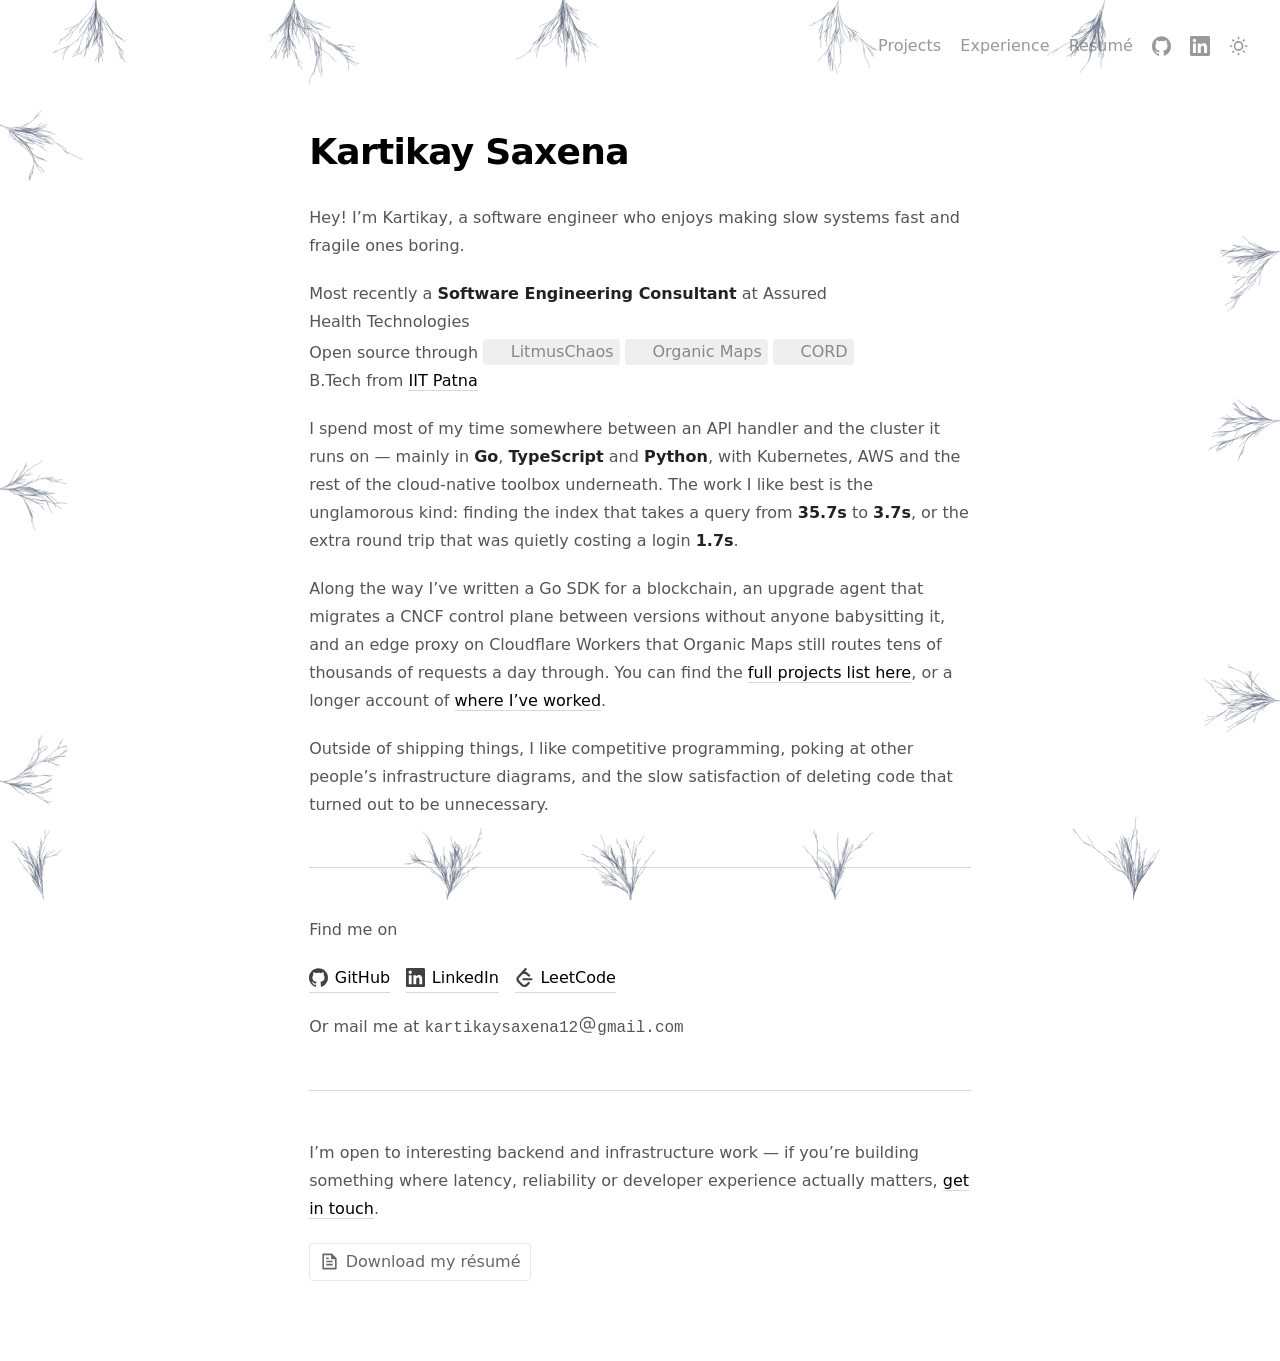
==== commit 74f479ad: "enhance Signed-off-by: Kartikay <kartikay_2101ce32@iitp.ac.in>" ====
--- a/index.html
+++ b/index.html
@@ -58,7 +58,13 @@
             <span class="label">Experience</span>
             <span class="i-briefcase icon-only"></span>
           </a>
-          <a href="resume.html" title="Résumé">
+          <a
+            href="https://kartikaysaxena.github.io/resume-vault/software_engineer/software-engineer.pdf"
+            target="_blank"
+            rel="noopener"
+            download
+            title="Résumé (PDF)"
+          >
             <span class="label">Résumé</span>
             <span class="i-file icon-only"></span>
           </a>
@@ -215,31 +221,17 @@
         </p>
 
         <p>
-          <a class="btn" href="resume.html"
-            ><span class="i-file"></span> Read my résumé</a
+          <a
+            class="btn"
+            href="https://kartikaysaxena.github.io/resume-vault/software_engineer/software-engineer.pdf"
+            target="_blank"
+            rel="noopener"
+            download
+            ><span class="i-file"></span> Download my résumé</a
           >
         </p>
       </article>
     </main>
-
-    <footer class="footer">
-      <span
-        ><a
-          href="https://creativecommons.org/licenses/by-nc-sa/4.0/"
-          target="_blank"
-          rel="noopener"
-          >CC BY-NC-SA 4.0</a
-        >
-        2023–PRESENT © Kartikay Saxena</span
-      >
-      <span style="flex: auto"></span>
-      <a
-        href="https://github.com/kartikaysaxena/Portfolio"
-        target="_blank"
-        rel="noopener"
-        >Source</a
-      >
-    </footer>
 
     <button class="to-top" title="Scroll to top" aria-label="Scroll to top">
       <span class="i-arrow-up"></span>
--- a/styles/main.css
+++ b/styles/main.css
@@ -1,5 +1,5 @@
 /* ---------------------------------------------------------------------------
-   Kartikay Saxena — portfolio
+   Kartikay Saxena â€” portfolio
    Minimal, text-first design in the spirit of antfu.me.
 --------------------------------------------------------------------------- */
 
@@ -130,9 +130,6 @@
   vertical-align: -0.2em;
 }
 
-.i-article {
-  --icon: url('data:image/svg+xml;utf8,<svg xmlns="http://www.w3.org/2000/svg" viewBox="0 0 24 24"><path fill="black" d="M20 22H4a1 1 0 0 1-1-1V3a1 1 0 0 1 1-1h16a1 1 0 0 1 1 1v18a1 1 0 0 1-1 1m-1-2V4H5v16zM7 6h4v4H7zm0 6h10v2H7zm0 4h10v2H7zm6-9h4v2h-4z"/></svg>');
-}
 .i-lightbulb {
   --icon: url('data:image/svg+xml;utf8,<svg xmlns="http://www.w3.org/2000/svg" viewBox="0 0 24 24"><path fill="black" d="M9.973 18H11v-5h2v5h1.027c.132-1.202.745-2.193 1.74-3.277c.113-.122.832-.867.917-.973a6 6 0 1 0-9.37-.002c.086.107.807.853.918.974c.996 1.084 1.609 2.076 1.741 3.278M10 20v1h4v-1zm-4.246-5a8 8 0 1 1 12.49.002C17.624 15.774 16 17 16 18.5V21a2 2 0 0 1-2 2h-4a2 2 0 0 1-2-2v-2.5C8 17 6.375 15.774 5.754 15"/></svg>');
 }
@@ -160,22 +157,12 @@
 .i-leetcode {
   --icon: url('data:image/svg+xml;utf8,<svg xmlns="http://www.w3.org/2000/svg" viewBox="0 0 24 24"><path fill="black" d="M13.483 0a1.37 1.37 0 0 0-.961.438L7.116 6.226l-3.854 4.126a5.3 5.3 0 0 0-1.209 2.104a5 5 0 0 0-.125.513a5.5 5.5 0 0 0 .062 2.362a6 6 0 0 0 .349 1.017a5.9 5.9 0 0 0 1.271 1.818l4.277 4.193l.039.038c2.248 2.165 5.852 2.133 8.063-.074l2.396-2.392c.54-.54.54-1.414.003-1.955a1.38 1.38 0 0 0-1.951-.003l-2.396 2.392a3.02 3.02 0 0 1-4.205.038l-.02-.019l-4.276-4.193c-.652-.64-.972-1.469-.948-2.263a2.7 2.7 0 0 1 .066-.523a2.55 2.55 0 0 1 .619-1.164L9.13 8.114c1.058-1.134 3.204-1.27 4.43-.278l3.501 2.831c.593.48 1.461.387 1.94-.207a1.384 1.384 0 0 0-.207-1.943l-3.5-2.831c-.8-.647-1.766-1.045-2.774-1.202l2.015-2.158A1.384 1.384 0 0 0 13.483 0m-2.866 12.815a1.38 1.38 0 0 0-1.38 1.382a1.38 1.38 0 0 0 1.38 1.382H20.79a1.38 1.38 0 0 0 1.38-1.382a1.38 1.38 0 0 0-1.38-1.382z"/></svg>');
 }
-.i-mail {
-  --icon: url('data:image/svg+xml;utf8,<svg xmlns="http://www.w3.org/2000/svg" viewBox="0 0 24 24"><path fill="black" d="M3 3h18a1 1 0 0 1 1 1v16a1 1 0 0 1-1 1H3a1 1 0 0 1-1-1V4a1 1 0 0 1 1-1m17 4.238l-7.928 7.1L4 7.216V19h16zM4.511 5l7.55 6.662L19.502 5z"/></svg>');
-}
 .i-at {
   --icon: url('data:image/svg+xml;utf8,<svg xmlns="http://www.w3.org/2000/svg" viewBox="0 0 32 32"><path fill="black" d="M16 3A12.92 12.92 0 0 0 3 16v1a13 13 0 0 0 13 13h7v-2h-7A11 11 0 0 1 5 17v-1A10.94 10.94 0 0 1 16 5a10.64 10.64 0 0 1 11 11c0 3.59-1.4 5-3.66 5c-1.58 0-2.34-1.29-2.34-3v-8h-2v1.94A3.84 3.84 0 0 0 15.5 10a5.48 5.48 0 0 0-5.5 5.44v2.12A5.48 5.48 0 0 0 15.5 23a4.28 4.28 0 0 0 4-2.46A4.35 4.35 0 0 0 23.41 23c3.07 0 5.59-2 5.59-7A12.72 12.72 0 0 0 16 3m3 14.56a3.5 3.5 0 0 1-7 0v-2.12a3.5 3.5 0 0 1 7 0Z"/></svg>');
 }
-.i-external {
-  --icon: url('data:image/svg+xml;utf8,<svg xmlns="http://www.w3.org/2000/svg" viewBox="0 0 24 24"><path fill="black" d="M10 6v2H5v11h11v-5h2v6a1 1 0 0 1-1 1H4a1 1 0 0 1-1-1V7a1 1 0 0 1 1-1zm11-3v8h-2V6.413l-7.793 7.794l-1.414-1.414L17.585 5H13V3z"/></svg>');
-}
 .i-home {
   --icon: url('data:image/svg+xml;utf8,<svg xmlns="http://www.w3.org/2000/svg" viewBox="0 0 24 24"><path fill="black" d="M21 20a1 1 0 0 1-1 1H4a1 1 0 0 1-1-1V9.49a1 1 0 0 1 .386-.79l8-6.223a1 1 0 0 1 1.228 0l8 6.223a1 1 0 0 1 .386.79zm-2-1V9.978l-7-5.444l-7 5.444V19z"/></svg>');
 }
-.i-star {
-  --icon: url('data:image/svg+xml;utf8,<svg xmlns="http://www.w3.org/2000/svg" viewBox="0 0 24 24"><path fill="black" d="m12 18.26l-7.053 3.948l1.575-7.928L.588 8.792l8.027-.952L12 .5l3.385 7.34l8.027.952l-5.934 5.488l1.575 7.928zm0-2.292l4.247 2.377l-.948-4.773l3.573-3.305l-4.833-.573l-2.038-4.419l-2.039 4.42l-4.833.572l3.573 3.305l-.948 4.773z"/></svg>');
-}
-
 [class^="i-"],
 [class*=" i-"] {
   -webkit-mask-image: var(--icon);
@@ -325,7 +312,7 @@
 /* --- Layout ------------------------------------------------------------- */
 
 main {
-  padding: 2.5rem 1.75rem 1rem;
+  padding: 2.5rem 1.75rem 5rem;
   overflow-x: hidden;
 }
 
@@ -489,7 +476,7 @@
   opacity: 1;
 }
 
-/* Pill link with a favicon, à la antfu's "magic links". */
+/* Pill link with a favicon, Ã  la antfu's "magic links". */
 .magic-link {
   display: inline-flex;
   align-items: center;
@@ -696,34 +683,6 @@
 
 .mono {
   font-family: var(--font-mono);
-}
-
-/* --- Résumé preview ----------------------------------------------------- */
-
-.prose.wide {
-  --prose-max-width: 80ch;
-}
-
-.pdf-frame {
-  width: 100%;
-  aspect-ratio: 1 / 1.414;
-  border: 1px solid var(--c-border);
-  border-radius: 0.5rem;
-  background: #8881;
-}
-
-.pdf-fallback {
-  display: none;
-}
-
-/* Mobile browsers largely refuse to render embedded PDFs. */
-@media (max-width: 767px) {
-  .pdf-frame {
-    display: none;
-  }
-  .pdf-fallback {
-    display: block;
-  }
 }
 
 /* --- Scroll-to-top ------------------------------------------------------ */
@@ -757,29 +716,6 @@
   background: #8883;
 }
 
-/* --- Footer ------------------------------------------------------------- */
-
-.footer {
-  max-width: var(--prose-max-width);
-  margin: 2.5rem auto 1.5rem;
-  display: flex;
-  flex-wrap: wrap;
-  gap: 0.5rem 1rem;
-  align-items: center;
-  font-size: 0.875rem;
-  opacity: 0.5;
-}
-
-.footer a {
-  color: inherit;
-  text-decoration: none;
-  border-bottom: 1px solid transparent;
-}
-
-.footer a:hover {
-  border-bottom-color: currentColor;
-}
-
 /* --- Generative background ---------------------------------------------- */
 
 .plum-canvas {
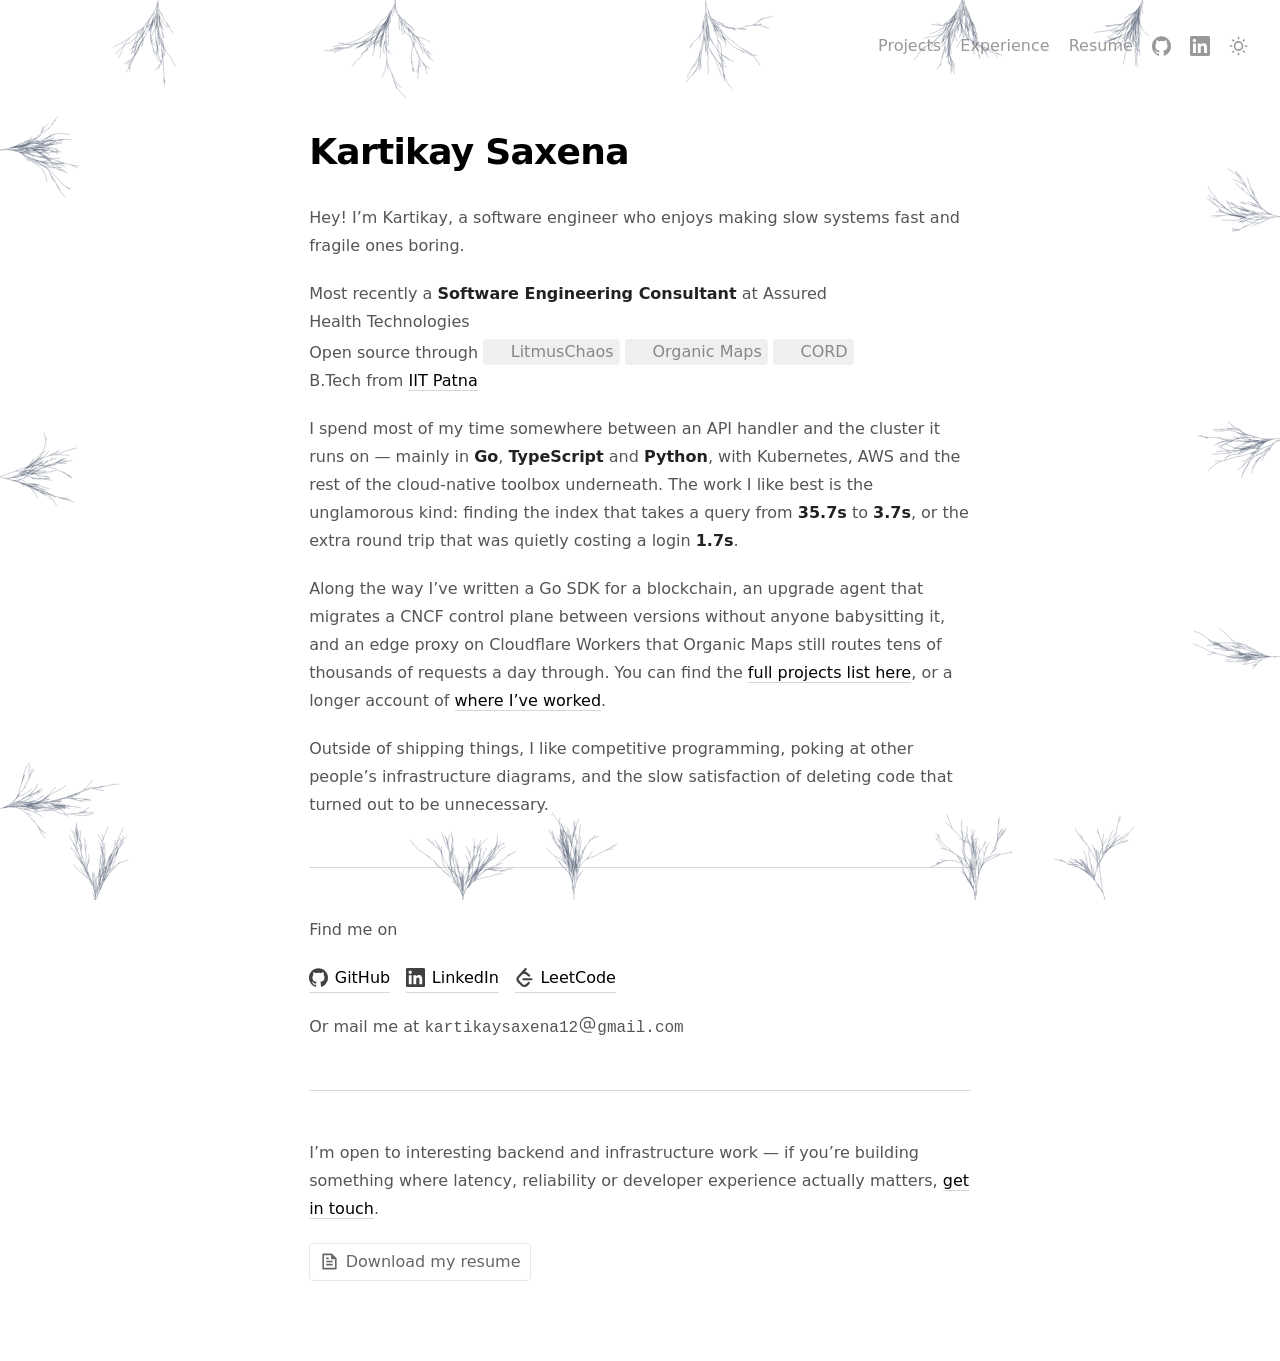
==== commit c62bd527: "english Signed-off-by: Kartikay <kartikay_2101ce32@iitp.ac.in>" ====
--- a/index.html
+++ b/index.html
@@ -63,9 +63,9 @@
             target="_blank"
             rel="noopener"
             download
-            title="Résumé (PDF)"
-          >
-            <span class="label">Résumé</span>
+            title="Resume (PDF)"
+          >
+            <span class="label">Resume</span>
             <span class="i-file icon-only"></span>
           </a>
           <a
@@ -227,7 +227,7 @@
             target="_blank"
             rel="noopener"
             download
-            ><span class="i-file"></span> Download my résumé</a
+            ><span class="i-file"></span> Download my resume</a
           >
         </p>
       </article>
